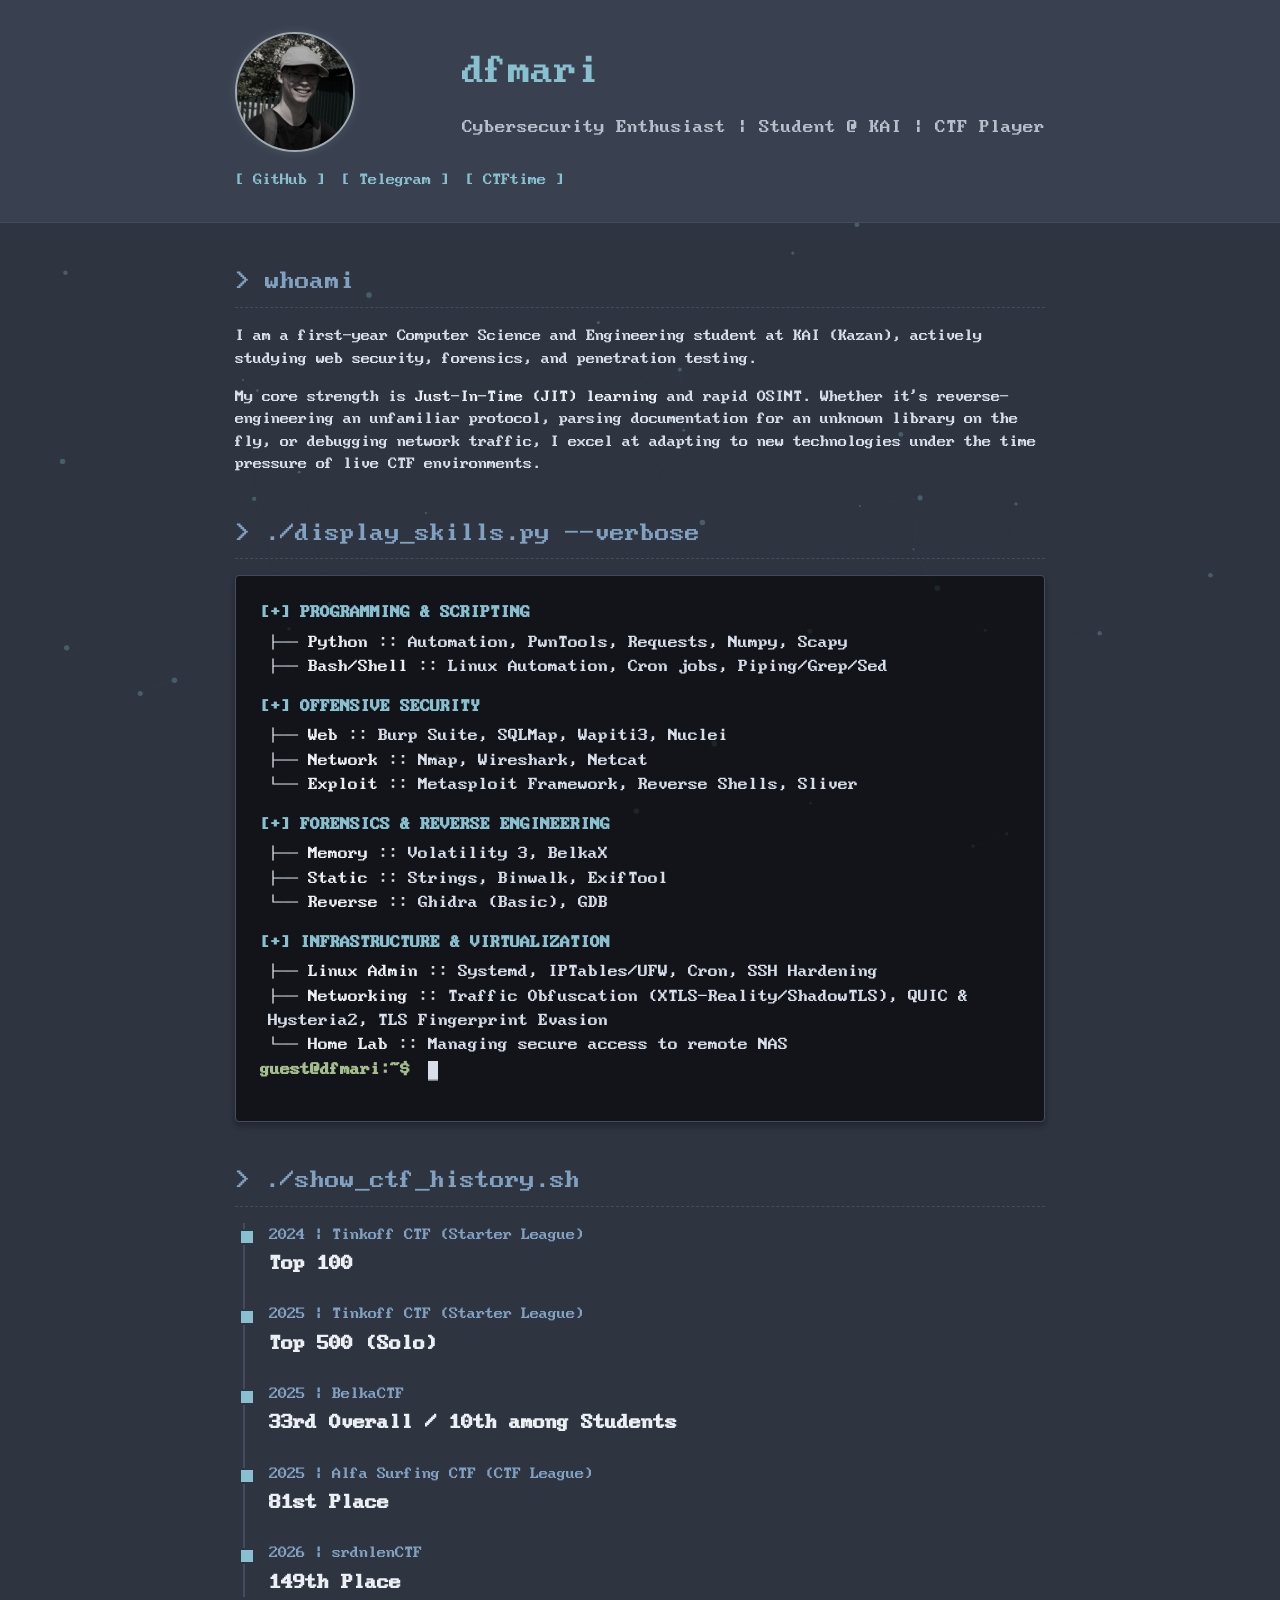
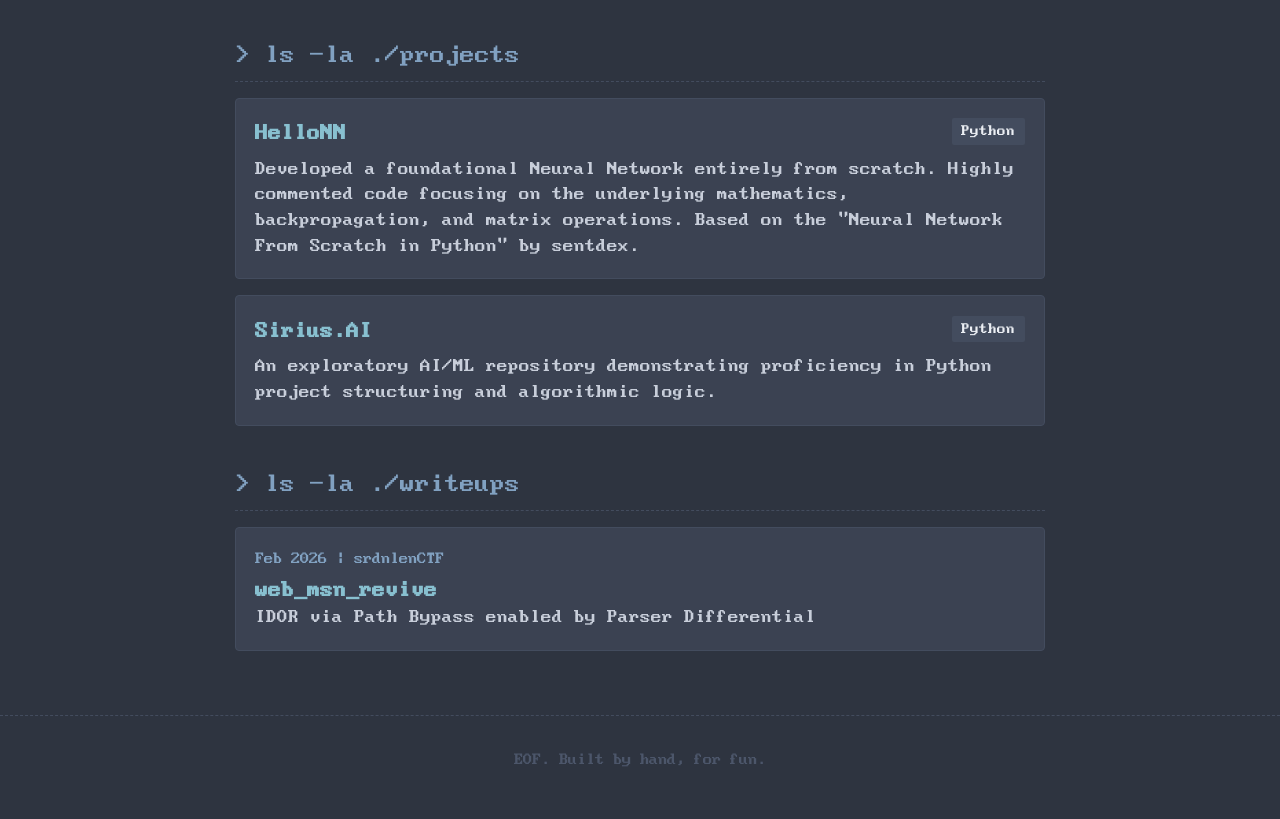
==== index.html @ 6fb9e7de "text edit and link fix" ====
<!DOCTYPE html>
<html lang="en">
<head>
    <meta charset="UTF-8">
    <meta name="viewport" content="width=device-width, initial-scale=1.0">
    <title>dfmari | Security Researcher</title>
    <meta property="og:title" content="dfmari | Security Researcher">
    <meta property="og:description" content="Cybersecurity Student @ KAI, CTF Player, and JIT Learner.">
    <link rel="stylesheet" href="style.css">
</head>
<body>
    <!-- Background Animation Canvas -->
    <canvas id="neural-bg"></canvas>

    <header>
        <div class="container header-flex">
            <img src="profile.jpg" alt="dfmari" class="profile-pic">
            <div>
                <h1>dfmari</h1>
                <p class="subtitle">Cybersecurity Enthusiast | Student @ KAI | CTF Player</p>
            </div>
            <nav class="links">
                <a href="https://github.com/dfmari" target="_blank">[ GitHub ]</a>
                <a href="https://t.me/dfmari" target="_blank">[ Telegram ]</a>
                <a href="https://ctftime.org/user/191921" target="_blank">[ CTFtime ]</a>
            </nav>
            </div>
    </header>

    <main class="container">
        <!-- ABOUT SECTION -->
        <section id="about">
            <h2>> whoami</h2>
            <p>
                I am a first-year Computer Science and Engineering student at KAI (Kazan), actively studying web security, forensics, and penetration testing.
            </p>
            <p>
                My core strength is <strong>Just-In-Time (JIT) learning</strong> and rapid OSINT. Whether it's reverse-engineering an unfamiliar protocol, parsing documentation for an unknown library on the fly, or debugging network traffic, I excel at adapting to new technologies under the time pressure of live CTF environments.
            </p>
        </section>

        <!-- SKILLS & TOOLKIT  -->
        <section id="skills">
            <h2>> ./display_skills.py --verbose</h2>
            <div class="code-block">
                <div class="cmd-output">
                    <span class="cmd-group">[+] PROGRAMMING & SCRIPTING</span>
                    <span class="cmd-line">    ├── <strong>Python</strong>   :: Automation, PwnTools, Requests, Numpy, Scapy</span>
                    <span class="cmd-line">    ├── <strong>Bash/Shell</strong> :: Linux Automation, Cron jobs, Piping/Grep/Sed</span>

                    <span class="cmd-group">[+] OFFENSIVE SECURITY</span>
                    <span class="cmd-line">    ├── <strong>Web</strong>      :: Burp Suite, SQLMap, Wapiti3, Nuclei</span>
                    <span class="cmd-line">    ├── <strong>Network</strong>  :: Nmap, Wireshark, Netcat</span>
                    <span class="cmd-line">    └── <strong>Exploit</strong>  :: Metasploit Framework, Reverse Shells, Sliver</span>

                    <span class="cmd-group">[+] FORENSICS & REVERSE ENGINEERING</span>
                    <span class="cmd-line">    ├── <strong>Memory</strong>   :: Volatility 3, BelkaX</span>
                    <span class="cmd-line">    ├── <strong>Static</strong>   :: Strings, Binwalk, ExifTool</span>
                    <span class="cmd-line">    └── <strong>Reverse</strong>  :: Ghidra (Basic), GDB</span>

                    <span class="cmd-group">[+] INFRASTRUCTURE & VIRTUALIZATION</span>
                    <span class="cmd-line">    ├── <strong>Linux Admin</strong> :: Systemd, IPTables/UFW, Cron, SSH Hardening</span>
                    <span class="cmd-line">    ├── <strong>Networking</strong>  :: Traffic Obfuscation (XTLS-Reality/ShadowTLS), QUIC & Hysteria2, TLS Fingerprint Evasion</span>
                    <span class="cmd-line">    └── <strong>Home Lab</strong>    :: Managing secure access to remote NAS</span>
                </div>
                <p><span class="prompt">guest@dfmari:~$</span> <span class="cursor">_</span></p>
            </div>
        </section>

        <!-- CTF ACHIEVEMENTS (TIMELINE) -->
        <section id="achievements">
            <h2>> ./show_ctf_history.sh</h2>
            <ul class="achievement-list">
                <li>
                    <span class="achievement-date">2024 | Tinkoff CTF (Starter League)</span>
                    <span class="achievement-title">Top 100</span>
                </li>
                <li>
                    <span class="achievement-date">2025 | Tinkoff CTF (Starter League)</span>
                    <span class="achievement-title">Top 500 (Solo)</span>
                </li>
                <li>
                    <span class="achievement-date">2025 | BelkaCTF</span>
                    <span class="achievement-title">33rd Overall / 10th among Students</span>
               </li>
               <li>
                    <span class="achievement-date">2025 | Alfa Surfing CTF (CTF League)</span>
                    <span class="achievement-title">81st Place </span>
                </li>
                <li>
                    <span class="achievement-date">2026 | srdnlenCTF</span>
                    <span class="achievement-title">149th Place</span>
                </li>
            </ul>
        </section>

        <!-- PROJECTS SECTION (CARDS) -->
        <section id="projects">
            <h2>> ls -la ./projects</h2>
            <ul class="card-list">
                <li>
                    <div class="card-header">
                        <a href="https://github.com/Dfmari/HelloNN/blob/main/NN(commented).py" target="_blank" class="card-title">HelloNN</a>
                        <span class="tag">Python</span>
                    </div>
                    <p class="card-desc">Developed a foundational Neural Network entirely from scratch. Highly commented code focusing on the underlying mathematics, backpropagation, and matrix operations. Based on the "Neural Network From Scratch in Python" by sentdex.</p>
                </li>
                <li>
                    <div class="card-header">
                        <a href="https://github.com/Dfmari/Sirius.AI" target="_blank" class="card-title">Sirius.AI</a>
                        <span class="tag">Python</span>
                    </div>
                    <p class="card-desc">An exploratory AI/ML repository demonstrating proficiency in Python project structuring and algorithmic logic.</p>
                </li>
            </ul>
        </section>

        <!-- WRITEUPS SECTION (CARDS) -->
        <section id="writeups">
            <h2>> ls -la ./writeups</h2>
            <ul class="card-list">
                <li>
                    <span class="date">Feb 2026 | srdnlenCTF</span>
                    <a href="ctf_writeups/writeups/srdnlenCTF2026/web_msn_revive/solution.html" class="card-title">
                        web_msn_revive
                    </a>
                    <p class="card-desc">IDOR via Path Bypass enabled by Parser Differential</p>
                </li>
            </ul>
        </section>
    </main>

    <footer>
        <div class="container">
            <p>EOF. Built by hand, for fun.</p>
        </div>
    </footer>

    <!-- Background Animation Script -->
    <script>
        const canvas = document.getElementById('neural-bg');
        const ctx = canvas.getContext('2d');
        let width, height;
        let particles = [];

        // Configuration
        const particleCount = 60; // Number of nodes
        const connectionDistance = 150; // Distance to connect nodes
        const moveSpeed = 0.5; // Speed of movement

        // Nord Colors
        const nodeColor = 'rgba(136, 192, 208, 0.5)'; // Nord Cyan (#88C0D0)
        const lineColor = 'rgba(76, 86, 106, 0.3)';   // Nord Grey (#4C566A)

        function resize() {
            width = canvas.width = window.innerWidth;
            height = canvas.height = window.innerHeight;
        }

        class Particle {
            constructor() {
                this.x = Math.random() * width;
                this.y = Math.random() * height;
                this.vx = (Math.random() - 0.5) * moveSpeed;
                this.vy = (Math.random() - 0.5) * moveSpeed;
                this.size = Math.random() * 2 + 1;
            }

            update() {
                this.x += this.vx;
                this.y += this.vy;

                // Bounce off edges
                if (this.x < 0 || this.x > width) this.vx *= -1;
                if (this.y < 0 || this.y > height) this.vy *= -1;
            }

            draw() {
                ctx.fillStyle = nodeColor;
                ctx.beginPath();
                ctx.arc(this.x, this.y, this.size, 0, Math.PI * 2);
                ctx.fill();
            }
        }

        function init() {
            particles = [];
            for (let i = 0; i < particleCount; i++) {
                particles.push(new Particle());
            }
        }

        function animate() {
            ctx.clearRect(0, 0, width, height);
            
            for (let i = 0; i < particles.length; i++) {
                particles[i].update();
                particles[i].draw();

                // Draw connections
                for (let j = i; j < particles.length; j++) {
                    const dx = particles[i].x - particles[j].x;
                    const dy = particles[i].y - particles[j].y;
                    const distance = Math.sqrt(dx * dx + dy * dy);

                    if (distance < connectionDistance) {
                        ctx.strokeStyle = lineColor;
                        ctx.lineWidth = 1 - distance / connectionDistance;
                        ctx.beginPath();
                        ctx.moveTo(particles[i].x, particles[i].y);
                        ctx.lineTo(particles[j].x, particles[j].y);
                        ctx.stroke();
                    }
                }
            }
            requestAnimationFrame(animate);
        }

        window.addEventListener('resize', resize);
        resize();
        init();
        animate();
    </script>
</body>
</html>
---- style.css ----
/* --- Custom Fonts --- */
@font-face {
    font-family: 'BigBlueTerm';
    src: url('fonts/BigBlueTerm.ttf') format('truetype');
    font-weight: normal;
    font-style: normal;
    font-display: swap; 
}

/* --- Nord Color Palette --- */
:root {
    --nord-0: #2E3440;
    --nord-1: #3B4252;
    --nord-2: #434C5E;
    --nord-3: #4C566A;
    --nord-4: #D8DEE9;
    --nord-5: #E5E9F0;
    --nord-6: #ECEFF4;
    --nord-7: #8FBCBB; 
    --nord-8: #88C0D0; /* Cyan - Main Accent */
    --nord-9: #81A1C1; 
    --nord-10: #5E81AC;
    --nord-11: #BF616A;
    --nord-14: #A3BE8C; /* Green */

    /* Assignments */
    --bg-color: var(--nord-0);
    --secondary-bg: var(--nord-1);
    --text-color: var(--nord-4);
    --accent-color: var(--nord-8);
    --accent-hover: var(--nord-7);
    --border-color: var(--nord-2);
    --muted-color: var(--nord-3);
    
    --font-mono: 'BigBlueTerm', 'VT323', 'Courier New', monospace;
}

/* --- Global Reset & Base --- */
* {
    box-sizing: border-box;
    margin: 0;
    padding: 0;
}

body {
    background-color: var(--bg-color);
    color: var(--text-color);
    font-family: var(--font-mono);
    line-height: 1.6;
    font-size: 14px;
    -webkit-font-smoothing: none;
    font-smooth: never;
    text-rendering: optimizeSpeed;
    position: relative;
    z-index: 1;
}

/* --- Background Canvas --- */
#neural-bg {
    position: fixed;
    top: 0;
    left: 0;
    width: 100%;
    height: 100%;
    z-index: -1; /* Send to back */
    opacity: 0.6; /* Subtle effect */
    pointer-events: none;
}

.container {
    max-width: 850px;
    margin: 0 auto;
    padding: 0 20px;
}

/* --- Typography --- */
h1, h2, h3 {
    font-weight: normal;
    margin-bottom: 1rem;
}

h1 {
    font-size: 2.2rem;
    color: var(--accent-color);
}

h2 {
    font-size: 1.4rem;
    border-bottom: 1px dashed var(--border-color);
    padding-bottom: 0.5rem;
    margin-top: 2.5rem;
    color: var(--nord-9);
}

p {
    margin-bottom: 1rem;
}

strong {
    color: var(--nord-6);
    font-weight: normal;
}

a {
    color: var(--accent-color);
    text-decoration: none;
    transition: color 0.2s ease-in-out;
}

a:hover {
    color: var(--accent-hover);
    text-decoration: underline;
}

/* --- Header Section --- */
header {
    /* Slight transparency to show particles behind header */
    background-color: rgba(59, 66, 82, 0.9); 
    border-bottom: 1px solid var(--border-color);
    padding: 2rem 0;
    margin-bottom: 2rem;
    backdrop-filter: blur(5px);
}

.header-flex {
    display: flex;
    justify-content: space-between;
    align-items: center;
    flex-wrap: wrap;
    gap: 1rem;
}

.subtitle {
    color: var(--nord-4);
    font-size: 1rem;
    margin-bottom: 0;
    opacity: 0.8;
}

.links {
    display: flex;
    gap: 1rem;
    text-align: center;
}

/* --- Improved Skills Terminal Code Block --- */
.code-block {
    background-color: rgba(0, 0, 0, 0.6); /* Semi-transparent black */
    border: 1px solid var(--border-color);
    padding: 1.5rem;
    border-radius: 4px;
    font-size: 0.95rem;
    box-shadow: 0 4px 6px rgba(0,0,0,0.3);
}

.cmd-group {
    display: block;
    color: var(--nord-8); /* Cyan headers */
    margin-top: 1rem;
    margin-bottom: 0.3rem;
    font-weight: bold;
}
.cmd-group:first-child {
    margin-top: 0;
}

.cmd-line {
    display: block;
    padding-left: 0.5rem;
    color: var(--nord-4);
}

.prompt {
    color: var(--nord-14); /* Green prompt */
    font-weight: bold;
    margin-right: 8px;
}

.cursor {
    display: inline-block;
    width: 10px;
    height: 18px;
    background-color: var(--nord-4);
    vertical-align: middle;
    animation: blink 1s step-end infinite;
}

@keyframes blink {
    0%, 100% { opacity: 1; }
    50% { opacity: 0; }
}

/* --- Timeline (Achievements) --- */
.achievement-list {
    list-style: none;
    border-left: 2px solid var(--border-color);
    padding-left: 1.5rem;
    margin-left: 0.5rem;
    margin-bottom: 2rem;
}

.achievement-list li {
    margin-bottom: 1.5rem;
    position: relative;
}

.achievement-list li::before {
    content: "";
    position: absolute;
    left: -1.88rem;
    top: 0.4rem;
    width: 12px;
    height: 12px;
    background-color: var(--accent-color);
    border: 2px solid var(--bg-color);
}

.achievement-date {
    display: block;
    font-size: 0.9rem;
    color: var(--nord-9);
    margin-bottom: 0.2rem;
}

.achievement-title {
    display: block;
    font-size: 1.15rem;
    color: var(--nord-6);
    margin-bottom: 0.2rem;
    font-weight: bold;
}

/* --- Cards (Projects & Writeups) --- */
.card-list {
    list-style: none;
    display: grid;
    grid-template-columns: 1fr;
    gap: 1rem;
}

.card-list li {
    background-color: var(--secondary-bg);
    border: 1px solid var(--border-color);
    padding: 1.2rem;
    transition: transform 0.2s, border-color 0.2s;
    position: relative;
    border-radius: 4px;
}

.card-list li:hover {
    border-color: var(--accent-color);
    transform: translateX(5px);
}

.card-header {
    display: flex;
    justify-content: space-between;
    align-items: flex-start;
    margin-bottom: 0.5rem;
}

.card-title {
    font-size: 1.2rem;
    font-weight: bold;
}

.tag {
    background-color: var(--nord-2);
    padding: 0.2rem 0.6rem;
    font-size: 0.8rem;
    color: var(--nord-6);
    border-radius: 2px;
}

.card-desc {
    font-size: 1rem;
    margin-bottom: 0;
    color: var(--nord-4);
    opacity: 0.9;
}

.date {
    display: block;
    font-size: 0.9rem;
    color: var(--nord-9);
    margin-bottom: 0.3rem;
}

/* --- Footer --- */
footer {
    margin-top: 4rem;
    padding: 2rem 0;
    text-align: center;
    border-top: 1px dashed var(--border-color);
    font-size: 0.9rem;
    color: var(--muted-color);
    background-color: var(--bg-color); /* Cover the canvas at the bottom */
}

/* --- Profile Picture Integration --- */
.profile-wrapper {
    display: flex;
    align-items: center;
    gap: 1.2rem;
}

.profile-pic {
    width: 120px;
    height: 120px;
    border-radius: 50%;
    object-fit: cover;
    border: 2px solid var(--nord-8); /* Cyan border */
    box-shadow: 0 0 10px rgba(136, 192, 208, 0.2);
    
    /* This filter makes the sunny photo match the dark hacker aesthetic */
    filter: grayscale(80%) contrast(1.1) brightness(0.9);
    transition: filter 0.3s ease, transform 0.3s ease;
}

.profile-pic:hover {
    /* Reveals original colors slightly on hover and pops out */
    filter: grayscale(20%) contrast(1.1) brightness(1);
    transform: scale(1.05);
    box-shadow: 0 0 15px rgba(136, 192, 208, 0.5);
}

/* Adjust header flex for mobile so it doesn't break */
@media (max-width: 600px) {
    .profile-wrapper {
        flex-direction: column;
        text-align: center;
        margin-bottom: 1rem;
        width: 100%;
    }
    .header-flex {
        justify-content: center;
    }
}
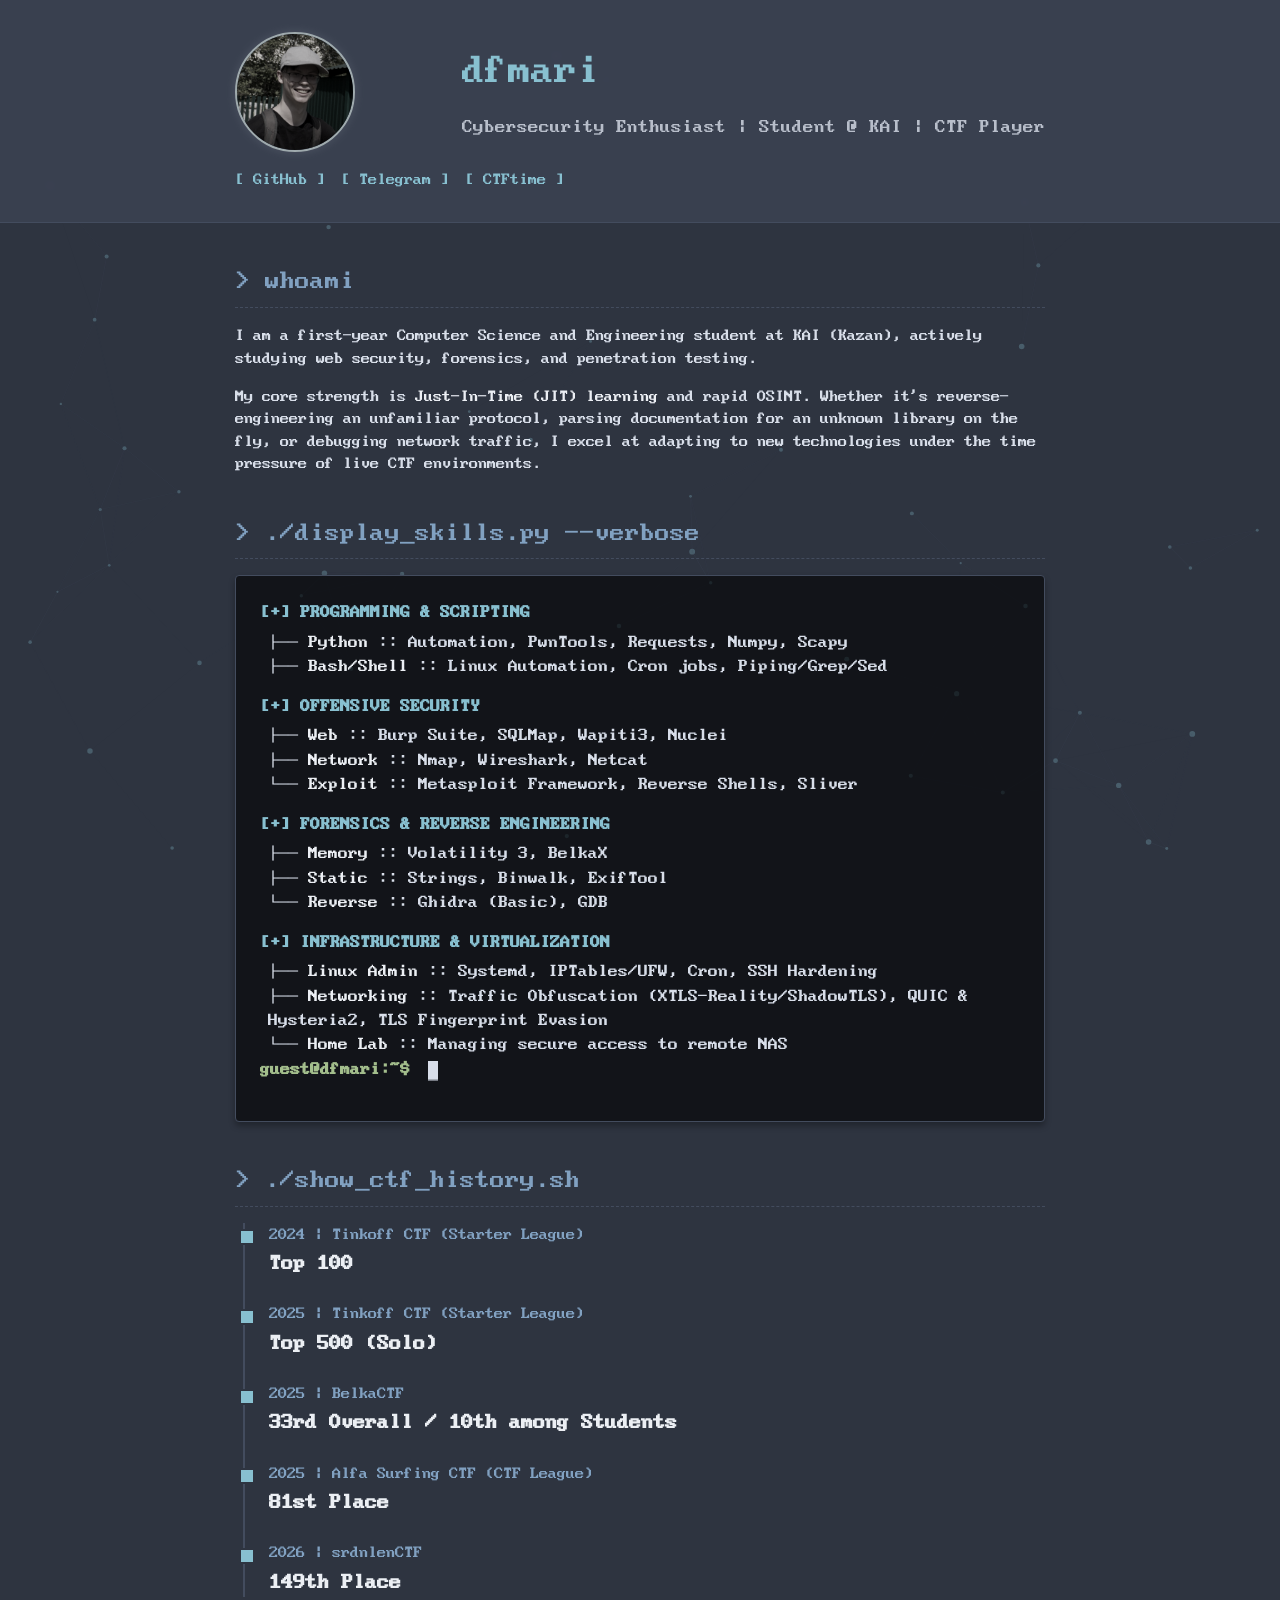
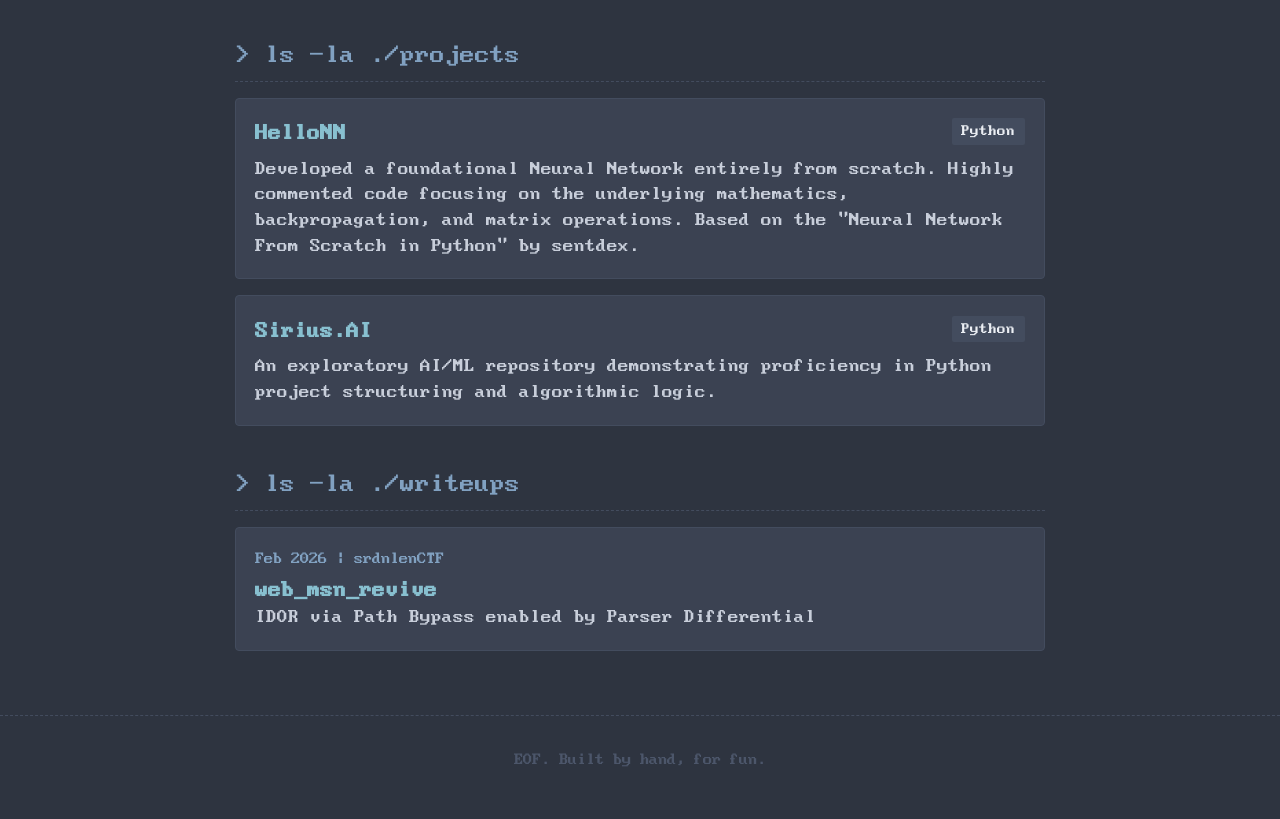
==== commit 1204b97f: "link fix" ====
--- a/index.html
+++ b/index.html
@@ -100,7 +100,7 @@
             <ul class="card-list">
                 <li>
                     <div class="card-header">
-                        <a href="https://github.com/Dfmari/HelloNN/blob/main/NN(commented).py" target="_blank" class="card-title">HelloNN</a>
+                        <a href="https://github.com/Dfmari/HelloNN" target="_blank" class="card-title">HelloNN</a>
                         <span class="tag">Python</span>
                     </div>
                     <p class="card-desc">Developed a foundational Neural Network entirely from scratch. Highly commented code focusing on the underlying mathematics, backpropagation, and matrix operations. Based on the "Neural Network From Scratch in Python" by sentdex.</p>
@@ -121,7 +121,7 @@
             <ul class="card-list">
                 <li>
                     <span class="date">Feb 2026 | srdnlenCTF</span>
-                    <a href="ctf_writeups/writeups/srdnlenCTF2026/web_msn_revive/solution.html" class="card-title">
+                    <a href="../ctf_writeups/writeups/srdnlenCTF2026/web_msn_revive/solution.html" class="card-title">
                         web_msn_revive
                     </a>
                     <p class="card-desc">IDOR via Path Bypass enabled by Parser Differential</p>
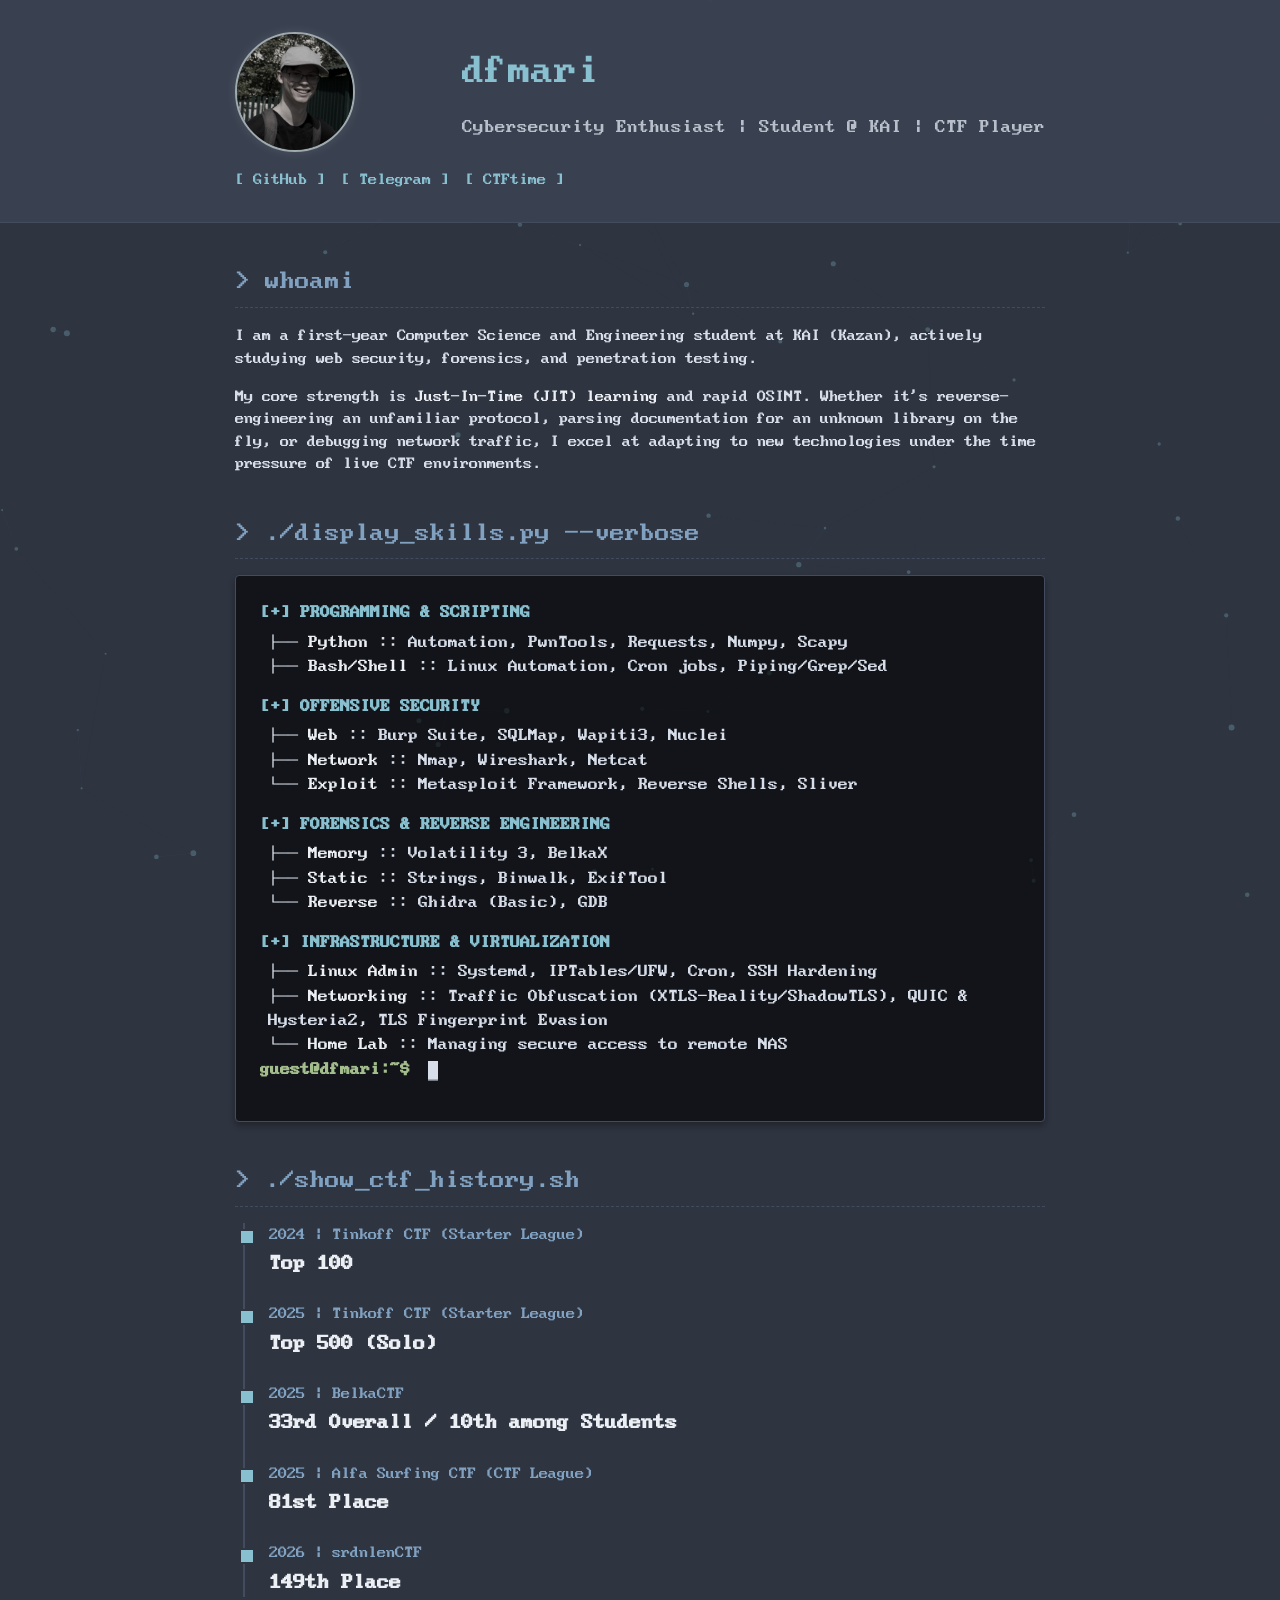
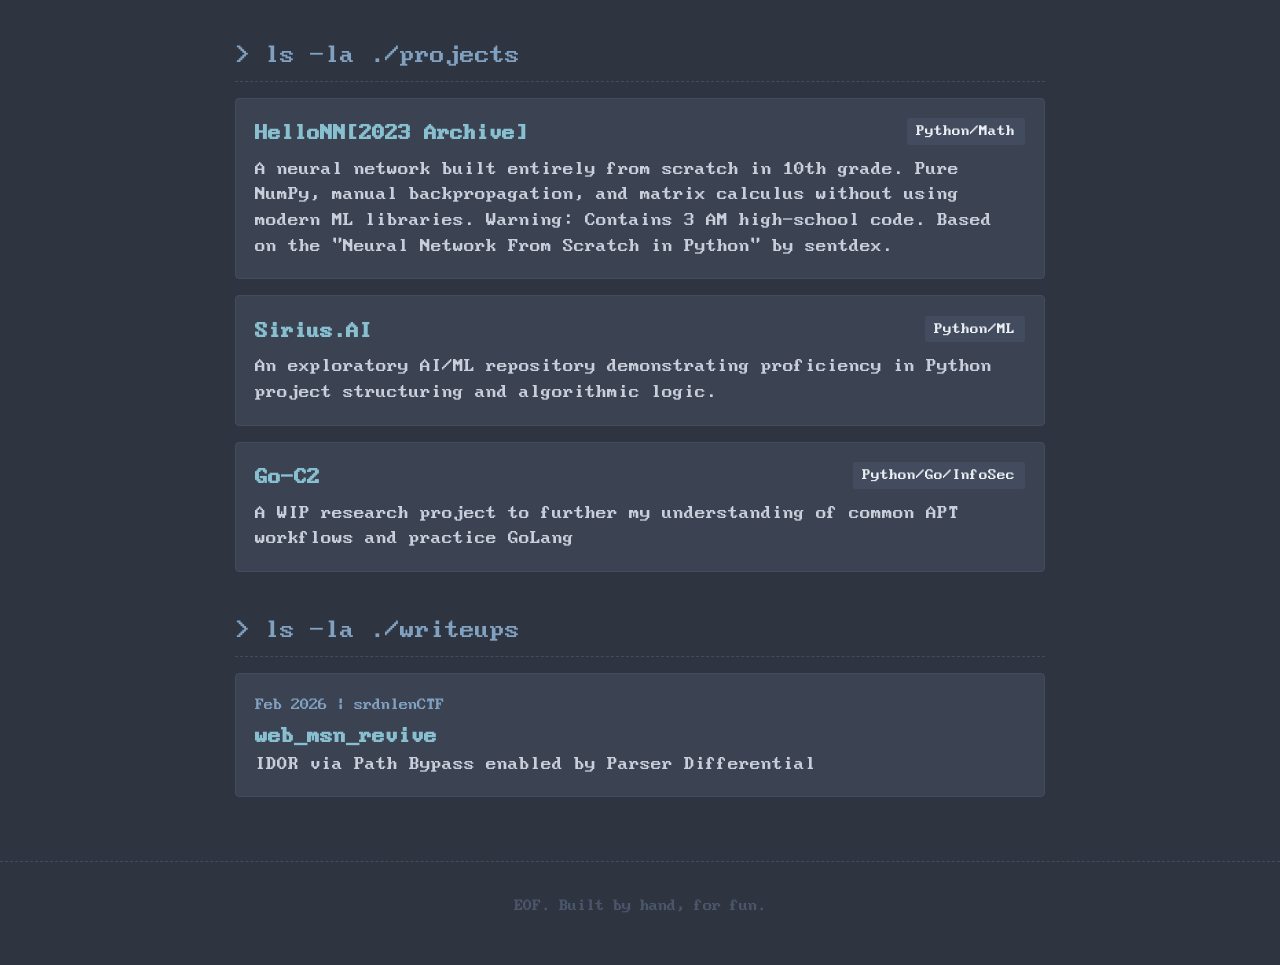
==== commit cfc9b611: "Added Go-C2 project card" ====
--- a/index.html
+++ b/index.html
@@ -100,17 +100,24 @@
             <ul class="card-list">
                 <li>
                     <div class="card-header">
-                        <a href="https://github.com/Dfmari/HelloNN" target="_blank" class="card-title">HelloNN</a>
-                        <span class="tag">Python</span>
+                        <a href="https://github.com/Dfmari/HelloNN" target="_blank" class="card-title">HelloNN[2023 Archive]</a>
+                        <span class="tag">Python/Math</span>
                     </div>
-                    <p class="card-desc">Developed a foundational Neural Network entirely from scratch. Highly commented code focusing on the underlying mathematics, backpropagation, and matrix operations. Based on the "Neural Network From Scratch in Python" by sentdex.</p>
+                    <p class="card-desc">A neural network built entirely from scratch in 10th grade. Pure NumPy, manual backpropagation, and matrix calculus without using modern ML libraries. Warning: Contains 3 AM high-school code. Based on the "Neural Network From Scratch in Python" by sentdex.</p>
                 </li>
                 <li>
                     <div class="card-header">
                         <a href="https://github.com/Dfmari/Sirius.AI" target="_blank" class="card-title">Sirius.AI</a>
-                        <span class="tag">Python</span>
+                        <span class="tag">Python/ML</span>
                     </div>
                     <p class="card-desc">An exploratory AI/ML repository demonstrating proficiency in Python project structuring and algorithmic logic.</p>
+                </li>
+                <li>
+                    <div class="card-header">
+                        <a href="https://github.com/Dfmari/Go-C2" target="_blank" class="card-title">Go-C2</a>
+                        <span class="tag">Python/Go/InfoSec</span>
+                    </div>
+                    <p class="card-desc">A WIP research project to further my understanding of common APT workflows and practice GoLang</p>
                 </li>
             </ul>
         </section>
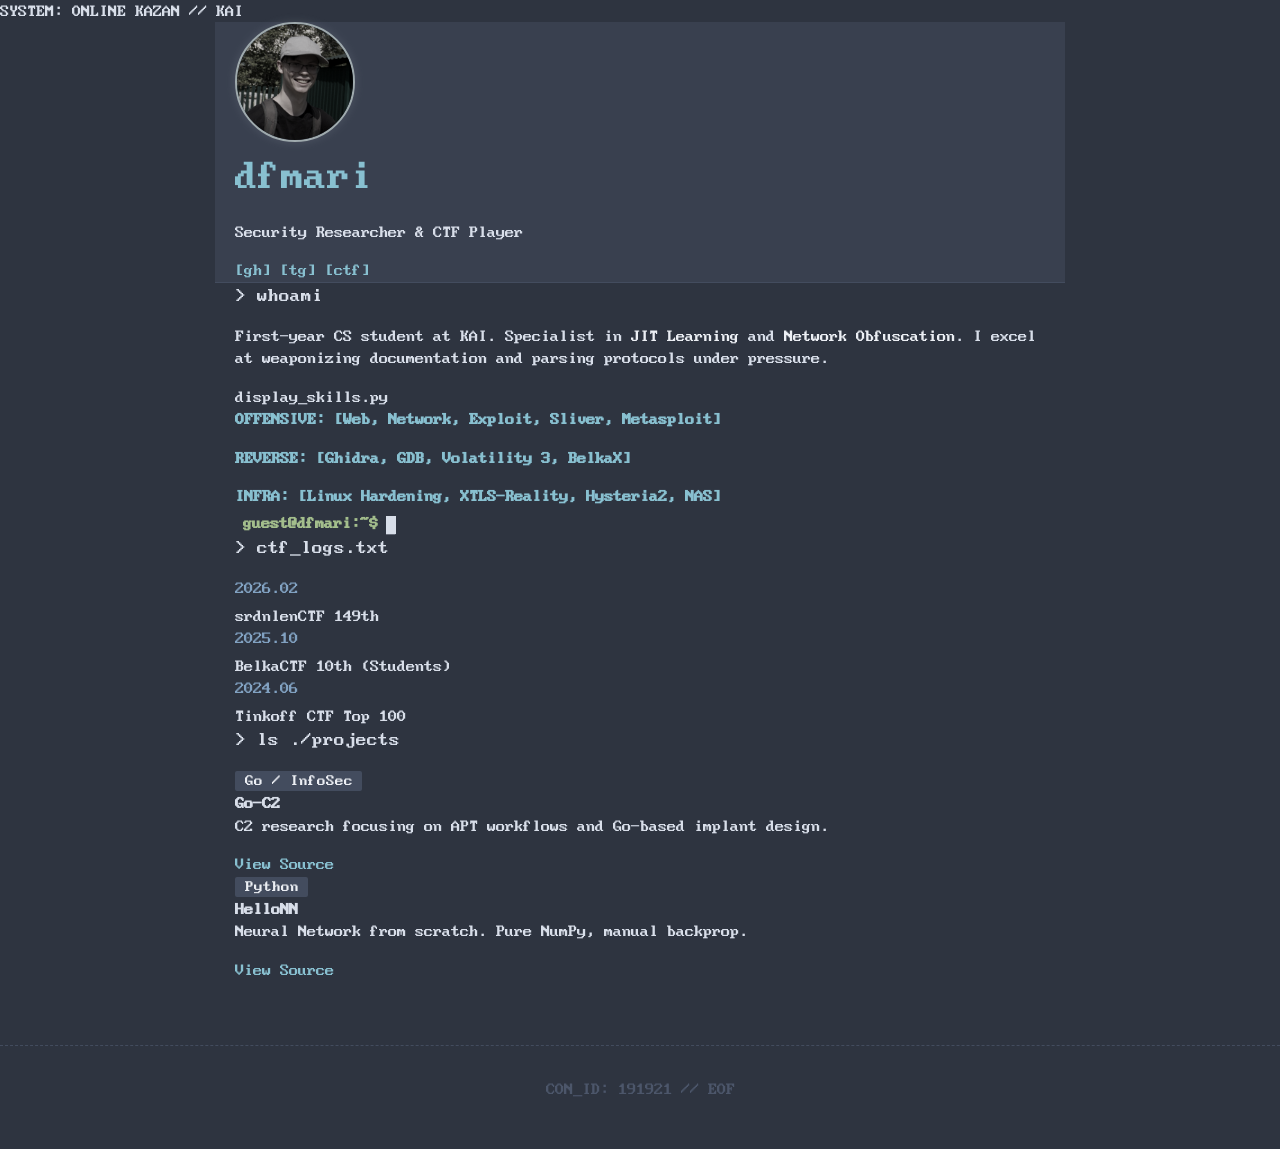
==== commit 0497e435: "Update index.html" ====
--- a/index.html
+++ b/index.html
@@ -3,230 +3,95 @@
 <head>
     <meta charset="UTF-8">
     <meta name="viewport" content="width=device-width, initial-scale=1.0">
-    <title>dfmari | Security Researcher</title>
-    <meta property="og:title" content="dfmari | Security Researcher">
-    <meta property="og:description" content="Cybersecurity Student @ KAI, CTF Player, and JIT Learner.">
+    <title>dfmari | Security</title>
     <link rel="stylesheet" href="style.css">
 </head>
 <body>
-    <!-- Background Animation Canvas -->
     <canvas id="neural-bg"></canvas>
 
-    <header>
-        <div class="container header-flex">
+    <div class="top-bar">
+        <span class="status-node">SYSTEM: ONLINE</span>
+        <span class="location">KAZAN // KAI</span>
+    </div>
+
+    <header class="container">
+        <div class="profile-hero">
             <img src="profile.jpg" alt="dfmari" class="profile-pic">
-            <div>
+            <div class="hero-text">
                 <h1>dfmari</h1>
-                <p class="subtitle">Cybersecurity Enthusiast | Student @ KAI | CTF Player</p>
+                <p class="glitch-text" data-text="Security Researcher & CTF Player">Security Researcher & CTF Player</p>
+                <nav class="social-links">
+                    <a href="https://github.com/dfmari" target="_blank">[gh]</a>
+                    <a href="https://t.me/dfmari" target="_blank">[tg]</a>
+                    <a href="https://ctftime.org/user/191921" target="_blank">[ctf]</a>
+                </nav>
             </div>
-            <nav class="links">
-                <a href="https://github.com/dfmari" target="_blank">[ GitHub ]</a>
-                <a href="https://t.me/dfmari" target="_blank">[ Telegram ]</a>
-                <a href="https://ctftime.org/user/191921" target="_blank">[ CTFtime ]</a>
-            </nav>
-            </div>
+        </div>
     </header>
 
     <main class="container">
-        <!-- ABOUT SECTION -->
-        <section id="about">
-            <h2>> whoami</h2>
-            <p>
-                I am a first-year Computer Science and Engineering student at KAI (Kazan), actively studying web security, forensics, and penetration testing.
-            </p>
-            <p>
-                My core strength is <strong>Just-In-Time (JIT) learning</strong> and rapid OSINT. Whether it's reverse-engineering an unfamiliar protocol, parsing documentation for an unknown library on the fly, or debugging network traffic, I excel at adapting to new technologies under the time pressure of live CTF environments.
-            </p>
-        </section>
-
-        <!-- SKILLS & TOOLKIT  -->
-        <section id="skills">
-            <h2>> ./display_skills.py --verbose</h2>
-            <div class="code-block">
-                <div class="cmd-output">
-                    <span class="cmd-group">[+] PROGRAMMING & SCRIPTING</span>
-                    <span class="cmd-line">    ├── <strong>Python</strong>   :: Automation, PwnTools, Requests, Numpy, Scapy</span>
-                    <span class="cmd-line">    ├── <strong>Bash/Shell</strong> :: Linux Automation, Cron jobs, Piping/Grep/Sed</span>
-
-                    <span class="cmd-group">[+] OFFENSIVE SECURITY</span>
-                    <span class="cmd-line">    ├── <strong>Web</strong>      :: Burp Suite, SQLMap, Wapiti3, Nuclei</span>
-                    <span class="cmd-line">    ├── <strong>Network</strong>  :: Nmap, Wireshark, Netcat</span>
-                    <span class="cmd-line">    └── <strong>Exploit</strong>  :: Metasploit Framework, Reverse Shells, Sliver</span>
-
-                    <span class="cmd-group">[+] FORENSICS & REVERSE ENGINEERING</span>
-                    <span class="cmd-line">    ├── <strong>Memory</strong>   :: Volatility 3, BelkaX</span>
-                    <span class="cmd-line">    ├── <strong>Static</strong>   :: Strings, Binwalk, ExifTool</span>
-                    <span class="cmd-line">    └── <strong>Reverse</strong>  :: Ghidra (Basic), GDB</span>
-
-                    <span class="cmd-group">[+] INFRASTRUCTURE & VIRTUALIZATION</span>
-                    <span class="cmd-line">    ├── <strong>Linux Admin</strong> :: Systemd, IPTables/UFW, Cron, SSH Hardening</span>
-                    <span class="cmd-line">    ├── <strong>Networking</strong>  :: Traffic Obfuscation (XTLS-Reality/ShadowTLS), QUIC & Hysteria2, TLS Fingerprint Evasion</span>
-                    <span class="cmd-line">    └── <strong>Home Lab</strong>    :: Managing secure access to remote NAS</span>
-                </div>
-                <p><span class="prompt">guest@dfmari:~$</span> <span class="cursor">_</span></p>
+        <section class="bio-grid">
+            <div class="bio-entry">
+                <h3>> whoami</h3>
+                <p>First-year CS student at KAI. Specialist in <strong>JIT Learning</strong> and <strong>Network Obfuscation</strong>. I excel at weaponizing documentation and parsing protocols under pressure.</p>
             </div>
         </section>
 
-        <!-- CTF ACHIEVEMENTS (TIMELINE) -->
-        <section id="achievements">
-            <h2>> ./show_ctf_history.sh</h2>
-            <ul class="achievement-list">
-                <li>
-                    <span class="achievement-date">2024 | Tinkoff CTF (Starter League)</span>
-                    <span class="achievement-title">Top 100</span>
-                </li>
-                <li>
-                    <span class="achievement-date">2025 | Tinkoff CTF (Starter League)</span>
-                    <span class="achievement-title">Top 500 (Solo)</span>
-                </li>
-                <li>
-                    <span class="achievement-date">2025 | BelkaCTF</span>
-                    <span class="achievement-title">33rd Overall / 10th among Students</span>
-               </li>
-               <li>
-                    <span class="achievement-date">2025 | Alfa Surfing CTF (CTF League)</span>
-                    <span class="achievement-title">81st Place </span>
-                </li>
-                <li>
-                    <span class="achievement-date">2026 | srdnlenCTF</span>
-                    <span class="achievement-title">149th Place</span>
-                </li>
-            </ul>
+        <section class="terminal-window">
+            <div class="terminal-header">
+                <span class="dot red"></span>
+                <span class="dot yellow"></span>
+                <span class="dot green"></span>
+                <span class="title">display_skills.py</span>
+            </div>
+            <div class="terminal-body">
+                <div class="cmd-group">
+                    <span class="label">OFFENSIVE:</span> [Web, Network, Exploit, Sliver, Metasploit]
+                </div>
+                <div class="cmd-group">
+                    <span class="label">REVERSE:</span> [Ghidra, GDB, Volatility 3, BelkaX]
+                </div>
+                <div class="cmd-group">
+                    <span class="label">INFRA:</span> [Linux Hardening, XTLS-Reality, Hysteria2, NAS]
+                </div>
+                <div class="cmd-line"><span class="prompt">guest@dfmari:~$</span><span class="cursor">_</span></div>
+            </div>
         </section>
 
-        <!-- PROJECTS SECTION (CARDS) -->
-        <section id="projects">
-            <h2>> ls -la ./projects</h2>
-            <ul class="card-list">
-                <li>
-                    <div class="card-header">
-                        <a href="https://github.com/Dfmari/HelloNN" target="_blank" class="card-title">HelloNN[2023 Archive]</a>
-                        <span class="tag">Python/Math</span>
-                    </div>
-                    <p class="card-desc">A neural network built entirely from scratch in 10th grade. Pure NumPy, manual backpropagation, and matrix calculus without using modern ML libraries. Warning: Contains 3 AM high-school code. Based on the "Neural Network From Scratch in Python" by sentdex.</p>
-                </li>
-                <li>
-                    <div class="card-header">
-                        <a href="https://github.com/Dfmari/Sirius.AI" target="_blank" class="card-title">Sirius.AI</a>
-                        <span class="tag">Python/ML</span>
-                    </div>
-                    <p class="card-desc">An exploratory AI/ML repository demonstrating proficiency in Python project structuring and algorithmic logic.</p>
-                </li>
-                <li>
-                    <div class="card-header">
-                        <a href="https://github.com/Dfmari/Go-C2" target="_blank" class="card-title">Go-C2</a>
-                        <span class="tag">Python/Go/InfoSec</span>
-                    </div>
-                    <p class="card-desc">A WIP research project to further my understanding of common APT workflows and practice GoLang</p>
-                </li>
-            </ul>
+        <section class="log-section">
+            <h3>> ctf_logs.txt</h3>
+            <div class="log-entry">
+                <span class="date">2026.02</span> <span class="event">srdnlenCTF</span> <span class="rank">149th</span>
+            </div>
+            <div class="log-entry">
+                <span class="date">2025.10</span> <span class="event">BelkaCTF</span> <span class="rank">10th (Students)</span>
+            </div>
+            <div class="log-entry">
+                <span class="date">2024.06</span> <span class="event">Tinkoff CTF</span> <span class="rank">Top 100</span>
+            </div>
         </section>
 
-        <!-- WRITEUPS SECTION (CARDS) -->
-        <section id="writeups">
-            <h2>> ls -la ./writeups</h2>
-            <ul class="card-list">
-                <li>
-                    <span class="date">Feb 2026 | srdnlenCTF</span>
-                    <a href="../ctf_writeups/writeups/srdnlenCTF2026/web_msn_revive/solution.html" class="card-title">
-                        web_msn_revive
-                    </a>
-                    <p class="card-desc">IDOR via Path Bypass enabled by Parser Differential</p>
-                </li>
-            </ul>
+        <section class="repo-grid">
+            <h3>> ls ./projects</h3>
+            <div class="project-card">
+                <div class="card-meta"><span class="tag">Go / InfoSec</span></div>
+                <h4>Go-C2</h4>
+                <p>C2 research focusing on APT workflows and Go-based implant design.</p>
+                <a href="#" class="view-link">View Source</a>
+            </div>
+            <div class="project-card">
+                <div class="card-meta"><span class="tag">Python</span></div>
+                <h4>HelloNN</h4>
+                <p>Neural Network from scratch. Pure NumPy, manual backprop.</p>
+                <a href="#" class="view-link">View Source</a>
+            </div>
         </section>
     </main>
 
     <footer>
-        <div class="container">
-            <p>EOF. Built by hand, for fun.</p>
-        </div>
+        <p>CON_ID: 191921 // EOF</p>
     </footer>
 
-    <!-- Background Animation Script -->
-    <script>
-        const canvas = document.getElementById('neural-bg');
-        const ctx = canvas.getContext('2d');
-        let width, height;
-        let particles = [];
-
-        // Configuration
-        const particleCount = 60; // Number of nodes
-        const connectionDistance = 150; // Distance to connect nodes
-        const moveSpeed = 0.5; // Speed of movement
-
-        // Nord Colors
-        const nodeColor = 'rgba(136, 192, 208, 0.5)'; // Nord Cyan (#88C0D0)
-        const lineColor = 'rgba(76, 86, 106, 0.3)';   // Nord Grey (#4C566A)
-
-        function resize() {
-            width = canvas.width = window.innerWidth;
-            height = canvas.height = window.innerHeight;
-        }
-
-        class Particle {
-            constructor() {
-                this.x = Math.random() * width;
-                this.y = Math.random() * height;
-                this.vx = (Math.random() - 0.5) * moveSpeed;
-                this.vy = (Math.random() - 0.5) * moveSpeed;
-                this.size = Math.random() * 2 + 1;
-            }
-
-            update() {
-                this.x += this.vx;
-                this.y += this.vy;
-
-                // Bounce off edges
-                if (this.x < 0 || this.x > width) this.vx *= -1;
-                if (this.y < 0 || this.y > height) this.vy *= -1;
-            }
-
-            draw() {
-                ctx.fillStyle = nodeColor;
-                ctx.beginPath();
-                ctx.arc(this.x, this.y, this.size, 0, Math.PI * 2);
-                ctx.fill();
-            }
-        }
-
-        function init() {
-            particles = [];
-            for (let i = 0; i < particleCount; i++) {
-                particles.push(new Particle());
-            }
-        }
-
-        function animate() {
-            ctx.clearRect(0, 0, width, height);
-            
-            for (let i = 0; i < particles.length; i++) {
-                particles[i].update();
-                particles[i].draw();
-
-                // Draw connections
-                for (let j = i; j < particles.length; j++) {
-                    const dx = particles[i].x - particles[j].x;
-                    const dy = particles[i].y - particles[j].y;
-                    const distance = Math.sqrt(dx * dx + dy * dy);
-
-                    if (distance < connectionDistance) {
-                        ctx.strokeStyle = lineColor;
-                        ctx.lineWidth = 1 - distance / connectionDistance;
-                        ctx.beginPath();
-                        ctx.moveTo(particles[i].x, particles[i].y);
-                        ctx.lineTo(particles[j].x, particles[j].y);
-                        ctx.stroke();
-                    }
-                }
-            }
-            requestAnimationFrame(animate);
-        }
-
-        window.addEventListener('resize', resize);
-        resize();
-        init();
-        animate();
-    </script>
+    <script src="script.js"></script>
 </body>
 </html>
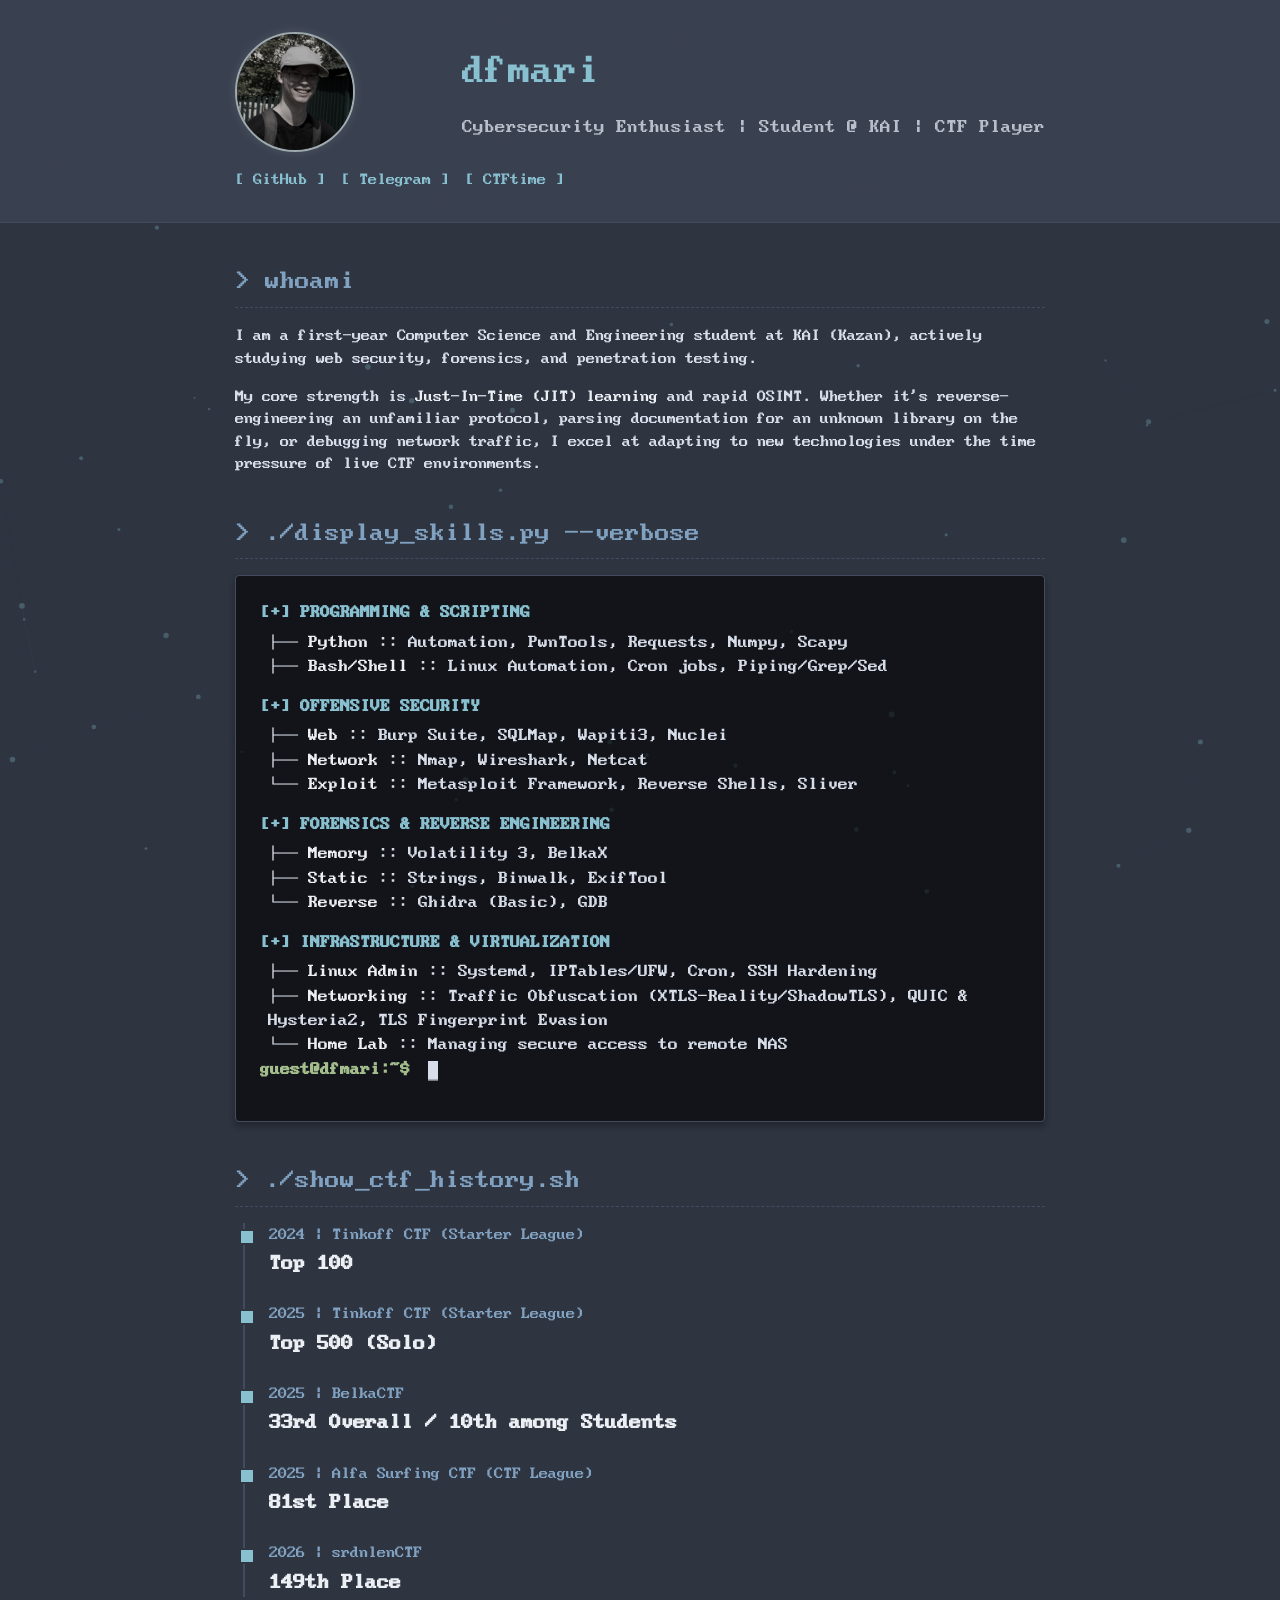
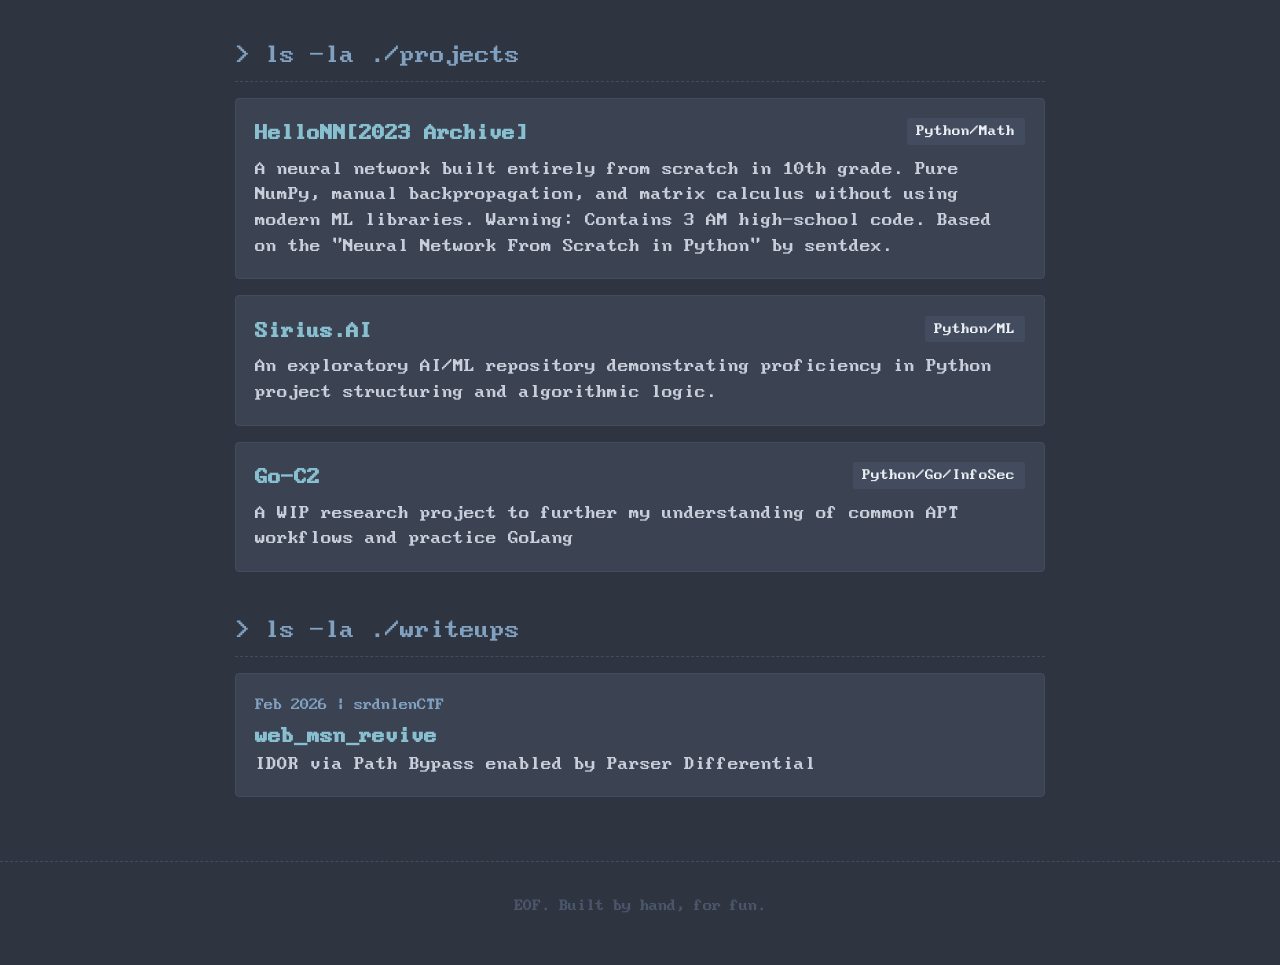
==== commit 221c2ef2: "undo" ====
--- a/index.html
+++ b/index.html
@@ -1,97 +1,244 @@
 <!DOCTYPE html>
 <html lang="en">
+
 <head>
-    <meta charset="UTF-8">
-    <meta name="viewport" content="width=device-width, initial-scale=1.0">
-    <title>dfmari | Security</title>
-    <link rel="stylesheet" href="style.css">
+  <meta charset="UTF-8">
+  <meta name="viewport" content="width=device-width, initial-scale=1.0">
+  <title>dfmari | Security Researcher</title>
+  <meta property="og:title" content="dfmari | Security Researcher">
+  <meta property="og:description" content="Cybersecurity Student @ KAI, CTF Player, and JIT Learner.">
+  <link rel="stylesheet" href="style.css">
 </head>
+
 <body>
-    <canvas id="neural-bg"></canvas>
-
-    <div class="top-bar">
-        <span class="status-node">SYSTEM: ONLINE</span>
-        <span class="location">KAZAN // KAI</span>
+  <!-- Background Animation Canvas -->
+  <canvas id="neural-bg"></canvas>
+
+  <header>
+    <div class="container header-flex">
+      <img src="profile.jpg" alt="dfmari" class="profile-pic">
+      <div>
+        <h1>dfmari</h1>
+        <p class="subtitle">Cybersecurity Enthusiast | Student @ KAI | CTF Player</p>
+      </div>
+      <nav class="links">
+        <a href="https://github.com/dfmari" target="_blank">[ GitHub ]</a>
+        <a href="https://t.me/dfmari" target="_blank">[ Telegram ]</a>
+        <a href="https://ctftime.org/user/191921" target="_blank">[ CTFtime ]</a>
+      </nav>
     </div>
-
-    <header class="container">
-        <div class="profile-hero">
-            <img src="profile.jpg" alt="dfmari" class="profile-pic">
-            <div class="hero-text">
-                <h1>dfmari</h1>
-                <p class="glitch-text" data-text="Security Researcher & CTF Player">Security Researcher & CTF Player</p>
-                <nav class="social-links">
-                    <a href="https://github.com/dfmari" target="_blank">[gh]</a>
-                    <a href="https://t.me/dfmari" target="_blank">[tg]</a>
-                    <a href="https://ctftime.org/user/191921" target="_blank">[ctf]</a>
-                </nav>
-            </div>
+  </header>
+
+  <main class="container">
+    <!-- ABOUT SECTION -->
+    <section id="about">
+      <h2>> whoami</h2>
+      <p>
+        I am a first-year Computer Science and Engineering student at KAI (Kazan), actively studying web security,
+        forensics, and penetration testing.
+      </p>
+      <p>
+        My core strength is <strong>Just-In-Time (JIT) learning</strong> and rapid OSINT. Whether it's
+        reverse-engineering an unfamiliar protocol, parsing documentation for an unknown library on the fly, or
+        debugging network traffic, I excel at adapting to new technologies under the time pressure of live CTF
+        environments.
+      </p>
+    </section>
+
+    <!-- SKILLS & TOOLKIT  -->
+    <section id="skills">
+      <h2>> ./display_skills.py --verbose</h2>
+      <div class="code-block">
+        <div class="cmd-output">
+          <span class="cmd-group">[+] PROGRAMMING & SCRIPTING</span>
+          <span class="cmd-line"> ├── <strong>Python</strong> :: Automation, PwnTools, Requests, Numpy, Scapy</span>
+          <span class="cmd-line"> ├── <strong>Bash/Shell</strong> :: Linux Automation, Cron jobs, Piping/Grep/Sed</span>
+
+          <span class="cmd-group">[+] OFFENSIVE SECURITY</span>
+          <span class="cmd-line"> ├── <strong>Web</strong> :: Burp Suite, SQLMap, Wapiti3, Nuclei</span>
+          <span class="cmd-line"> ├── <strong>Network</strong> :: Nmap, Wireshark, Netcat</span>
+          <span class="cmd-line"> └── <strong>Exploit</strong> :: Metasploit Framework, Reverse Shells, Sliver</span>
+
+          <span class="cmd-group">[+] FORENSICS & REVERSE ENGINEERING</span>
+          <span class="cmd-line"> ├── <strong>Memory</strong> :: Volatility 3, BelkaX</span>
+          <span class="cmd-line"> ├── <strong>Static</strong> :: Strings, Binwalk, ExifTool</span>
+          <span class="cmd-line"> └── <strong>Reverse</strong> :: Ghidra (Basic), GDB</span>
+
+          <span class="cmd-group">[+] INFRASTRUCTURE & VIRTUALIZATION</span>
+          <span class="cmd-line"> ├── <strong>Linux Admin</strong> :: Systemd, IPTables/UFW, Cron, SSH Hardening</span>
+          <span class="cmd-line"> ├── <strong>Networking</strong> :: Traffic Obfuscation (XTLS-Reality/ShadowTLS), QUIC
+            & Hysteria2, TLS Fingerprint Evasion</span>
+          <span class="cmd-line"> └── <strong>Home Lab</strong> :: Managing secure access to remote NAS</span>
         </div>
-    </header>
-
-    <main class="container">
-        <section class="bio-grid">
-            <div class="bio-entry">
-                <h3>> whoami</h3>
-                <p>First-year CS student at KAI. Specialist in <strong>JIT Learning</strong> and <strong>Network Obfuscation</strong>. I excel at weaponizing documentation and parsing protocols under pressure.</p>
-            </div>
-        </section>
-
-        <section class="terminal-window">
-            <div class="terminal-header">
-                <span class="dot red"></span>
-                <span class="dot yellow"></span>
-                <span class="dot green"></span>
-                <span class="title">display_skills.py</span>
-            </div>
-            <div class="terminal-body">
-                <div class="cmd-group">
-                    <span class="label">OFFENSIVE:</span> [Web, Network, Exploit, Sliver, Metasploit]
-                </div>
-                <div class="cmd-group">
-                    <span class="label">REVERSE:</span> [Ghidra, GDB, Volatility 3, BelkaX]
-                </div>
-                <div class="cmd-group">
-                    <span class="label">INFRA:</span> [Linux Hardening, XTLS-Reality, Hysteria2, NAS]
-                </div>
-                <div class="cmd-line"><span class="prompt">guest@dfmari:~$</span><span class="cursor">_</span></div>
-            </div>
-        </section>
-
-        <section class="log-section">
-            <h3>> ctf_logs.txt</h3>
-            <div class="log-entry">
-                <span class="date">2026.02</span> <span class="event">srdnlenCTF</span> <span class="rank">149th</span>
-            </div>
-            <div class="log-entry">
-                <span class="date">2025.10</span> <span class="event">BelkaCTF</span> <span class="rank">10th (Students)</span>
-            </div>
-            <div class="log-entry">
-                <span class="date">2024.06</span> <span class="event">Tinkoff CTF</span> <span class="rank">Top 100</span>
-            </div>
-        </section>
-
-        <section class="repo-grid">
-            <h3>> ls ./projects</h3>
-            <div class="project-card">
-                <div class="card-meta"><span class="tag">Go / InfoSec</span></div>
-                <h4>Go-C2</h4>
-                <p>C2 research focusing on APT workflows and Go-based implant design.</p>
-                <a href="#" class="view-link">View Source</a>
-            </div>
-            <div class="project-card">
-                <div class="card-meta"><span class="tag">Python</span></div>
-                <h4>HelloNN</h4>
-                <p>Neural Network from scratch. Pure NumPy, manual backprop.</p>
-                <a href="#" class="view-link">View Source</a>
-            </div>
-        </section>
-    </main>
-
-    <footer>
-        <p>CON_ID: 191921 // EOF</p>
-    </footer>
-
-    <script src="script.js"></script>
+        <p><span class="prompt">guest@dfmari:~$</span> <span class="cursor">_</span></p>
+      </div>
+    </section>
+
+    <!-- CTF ACHIEVEMENTS (TIMELINE) -->
+    <section id="achievements">
+      <h2>> ./show_ctf_history.sh</h2>
+      <ul class="achievement-list">
+        <li>
+          <span class="achievement-date">2024 | Tinkoff CTF (Starter League)</span>
+          <span class="achievement-title">Top 100</span>
+        </li>
+        <li>
+          <span class="achievement-date">2025 | Tinkoff CTF (Starter League)</span>
+          <span class="achievement-title">Top 500 (Solo)</span>
+        </li>
+        <li>
+          <span class="achievement-date">2025 | BelkaCTF</span>
+          <span class="achievement-title">33rd Overall / 10th among Students</span>
+        </li>
+        <li>
+          <span class="achievement-date">2025 | Alfa Surfing CTF (CTF League)</span>
+          <span class="achievement-title">81st Place </span>
+        </li>
+        <li>
+          <span class="achievement-date">2026 | srdnlenCTF</span>
+          <span class="achievement-title">149th Place</span>
+        </li>
+      </ul>
+    </section>
+
+    <!-- PROJECTS SECTION (CARDS) -->
+    <section id="projects">
+      <h2>> ls -la ./projects</h2>
+      <ul class="card-list">
+        <li>
+          <div class="card-header">
+            <a href="https://github.com/Dfmari/HelloNN" target="_blank" class="card-title">HelloNN[2023 Archive]</a>
+            <span class="tag">Python/Math</span>
+          </div>
+          <p class="card-desc">A neural network built entirely from scratch in 10th grade. Pure NumPy, manual
+            backpropagation, and matrix calculus without using modern ML libraries. Warning: Contains 3 AM high-school
+            code. Based on the "Neural Network From Scratch in Python" by sentdex.</p>
+        </li>
+        <li>
+          <div class="card-header">
+            <a href="https://github.com/Dfmari/Sirius.AI" target="_blank" class="card-title">Sirius.AI</a>
+            <span class="tag">Python/ML</span>
+          </div>
+          <p class="card-desc">An exploratory AI/ML repository demonstrating proficiency in Python project structuring
+            and algorithmic logic.</p>
+        </li>
+        <li>
+          <div class="card-header">
+            <a href="https://github.com/Dfmari/Go-C2" target="_blank" class="card-title">Go-C2</a>
+            <span class="tag">Python/Go/InfoSec</span>
+          </div>
+          <p class="card-desc">A WIP research project to further my understanding of common APT workflows and practice
+            GoLang</p>
+        </li>
+      </ul>
+    </section>
+
+    <!-- WRITEUPS SECTION (CARDS) -->
+    <section id="writeups">
+      <h2>> ls -la ./writeups</h2>
+      <ul class="card-list">
+        <li>
+          <span class="date">Feb 2026 | srdnlenCTF</span>
+          <a href="../ctf_writeups/writeups/srdnlenCTF2026/web_msn_revive/solution.html" class="card-title">
+            web_msn_revive
+          </a>
+          <p class="card-desc">IDOR via Path Bypass enabled by Parser Differential</p>
+        </li>
+      </ul>
+    </section>
+  </main>
+
+  <footer>
+    <div class="container">
+      <p>EOF. Built by hand, for fun.</p>
+    </div>
+  </footer>
+
+  <!-- Background Animation Script -->
+  <script>
+    const canvas = document.getElementById('neural-bg');
+    const ctx = canvas.getContext('2d');
+    let width, height;
+    let particles = [];
+
+    // Configuration
+    const particleCount = 60; // Number of nodes
+    const connectionDistance = 150; // Distance to connect nodes
+    const moveSpeed = 0.5; // Speed of movement
+
+    // Nord Colors
+    const nodeColor = 'rgba(136, 192, 208, 0.5)'; // Nord Cyan (#88C0D0)
+    const lineColor = 'rgba(76, 86, 106, 0.3)';   // Nord Grey (#4C566A)
+
+    function resize() {
+      width = canvas.width = window.innerWidth;
+      height = canvas.height = window.innerHeight;
+    }
+
+    class Particle {
+      constructor() {
+        this.x = Math.random() * width;
+        this.y = Math.random() * height;
+        this.vx = (Math.random() - 0.5) * moveSpeed;
+        this.vy = (Math.random() - 0.5) * moveSpeed;
+        this.size = Math.random() * 2 + 1;
+      }
+
+      update() {
+        this.x += this.vx;
+        this.y += this.vy;
+
+        // Bounce off edges
+        if (this.x < 0 || this.x > width) this.vx *= -1;
+        if (this.y < 0 || this.y > height) this.vy *= -1;
+      }
+
+      draw() {
+        ctx.fillStyle = nodeColor;
+        ctx.beginPath();
+        ctx.arc(this.x, this.y, this.size, 0, Math.PI * 2);
+        ctx.fill();
+      }
+    }
+
+    function init() {
+      particles = [];
+      for (let i = 0; i < particleCount; i++) {
+        particles.push(new Particle());
+      }
+    }
+
+    function animate() {
+      ctx.clearRect(0, 0, width, height);
+
+      for (let i = 0; i < particles.length; i++) {
+        particles[i].update();
+        particles[i].draw();
+
+        // Draw connections
+        for (let j = i; j < particles.length; j++) {
+          const dx = particles[i].x - particles[j].x;
+          const dy = particles[i].y - particles[j].y;
+          const distance = Math.sqrt(dx * dx + dy * dy);
+
+          if (distance < connectionDistance) {
+            ctx.strokeStyle = lineColor;
+            ctx.lineWidth = 1 - distance / connectionDistance;
+            ctx.beginPath();
+            ctx.moveTo(particles[i].x, particles[i].y);
+            ctx.lineTo(particles[j].x, particles[j].y);
+            ctx.stroke();
+          }
+        }
+      }
+      requestAnimationFrame(animate);
+    }
+
+    window.addEventListener('resize', resize);
+    resize();
+    init();
+    animate();
+  </script>
 </body>
+
 </html>
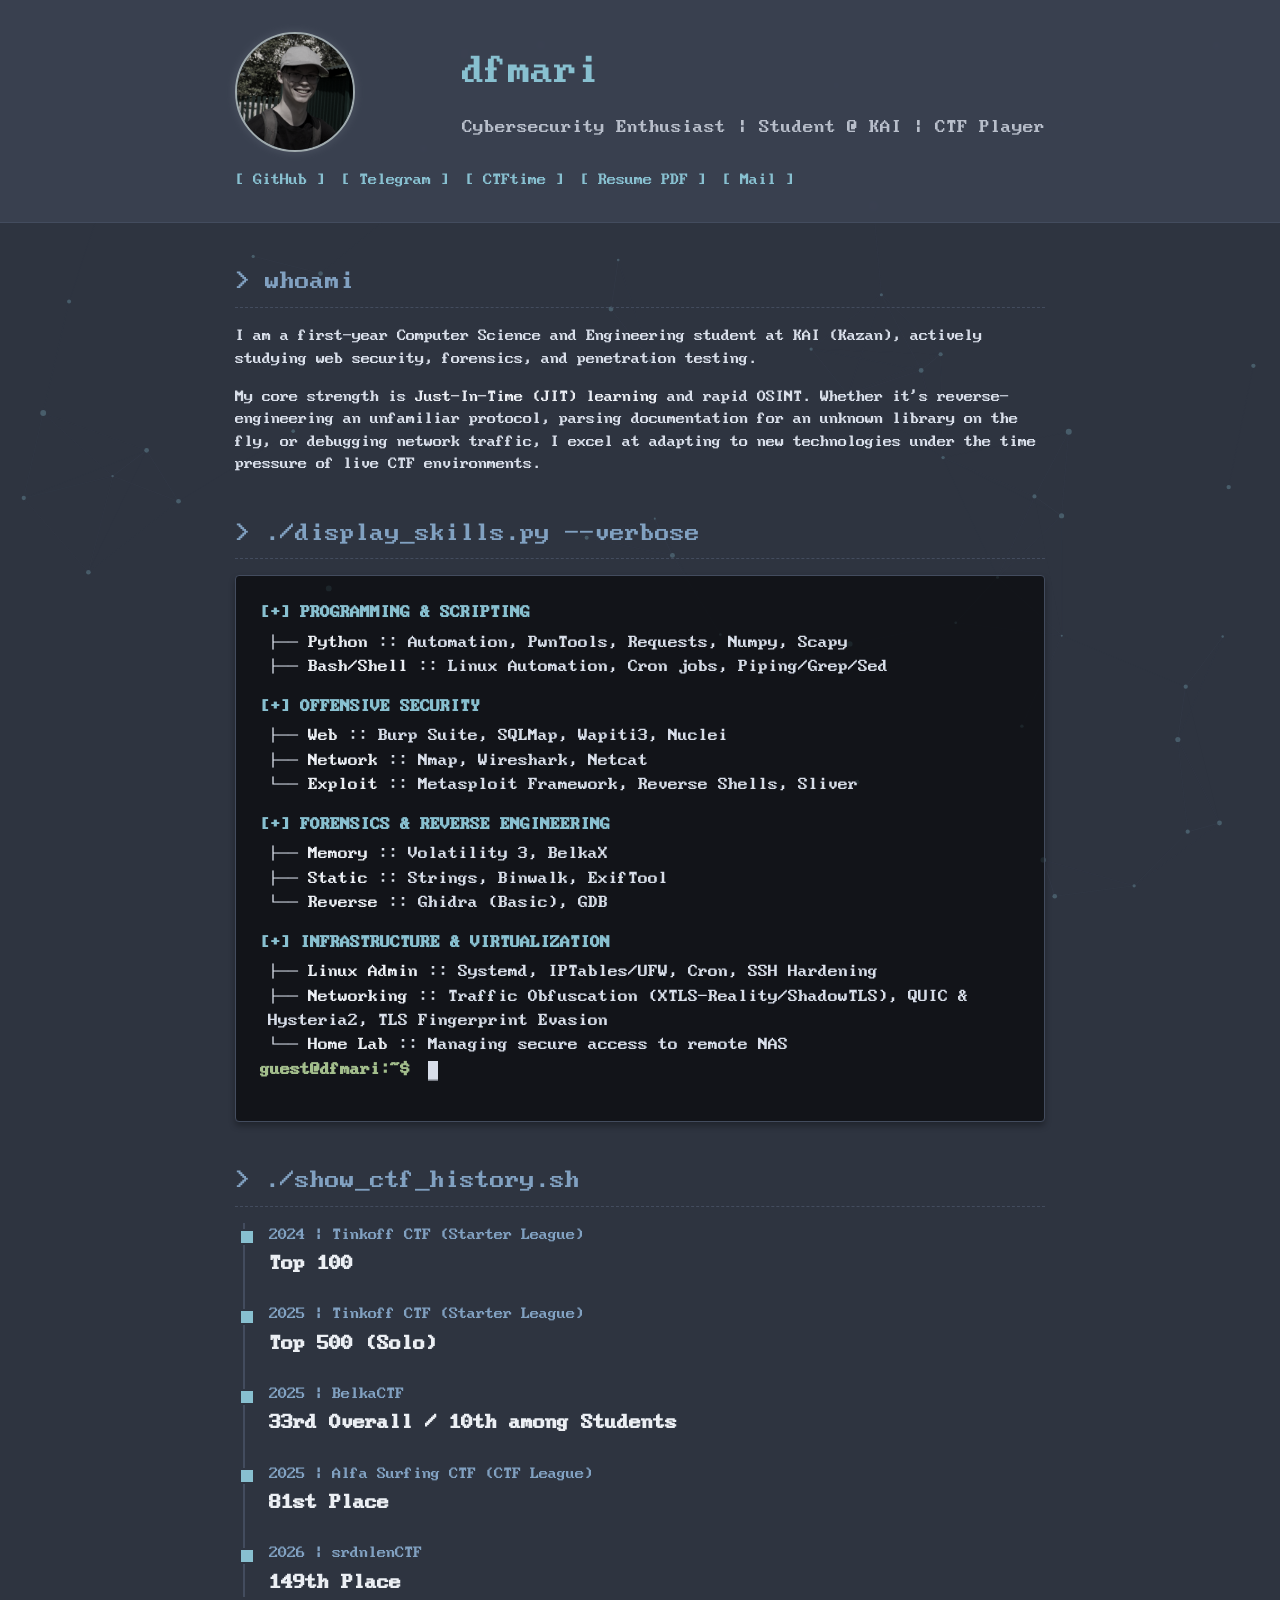
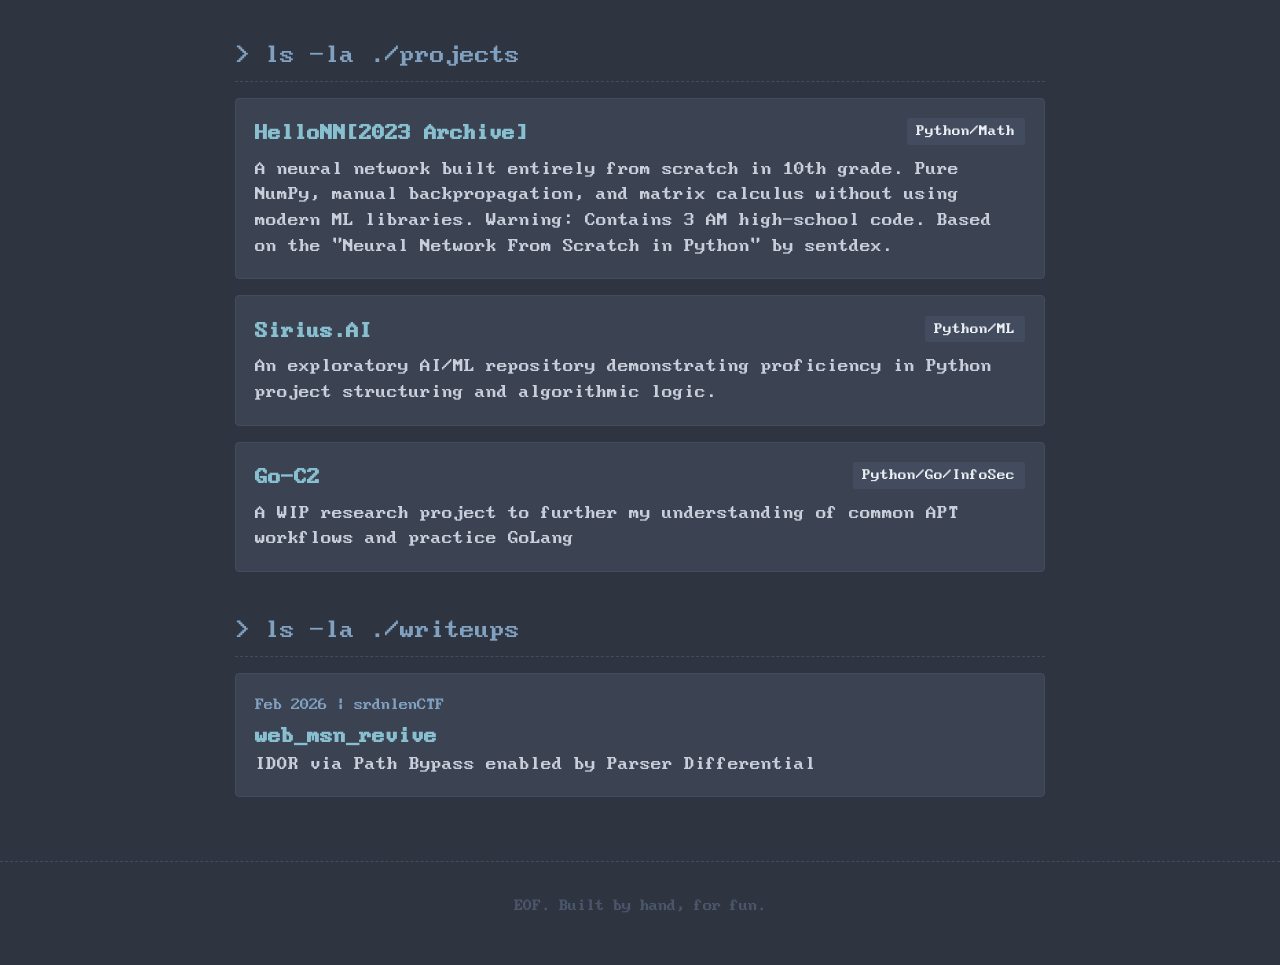
==== commit e72d063e: "added email and resume" ====
--- a/index.html
+++ b/index.html
@@ -25,6 +25,8 @@
         <a href="https://github.com/dfmari" target="_blank">[ GitHub ]</a>
         <a href="https://t.me/dfmari" target="_blank">[ Telegram ]</a>
         <a href="https://ctftime.org/user/191921" target="_blank">[ CTFtime ]</a>
+        <a href="https://rxresu.me/dfmari/cybersec" target="_blank">[ Resume PDF ]</a>
+        <a href="mailto:RiyatovDS@stud.kai.ru" target="_blank">[ Mail ]</a>
       </nav>
     </div>
   </header>
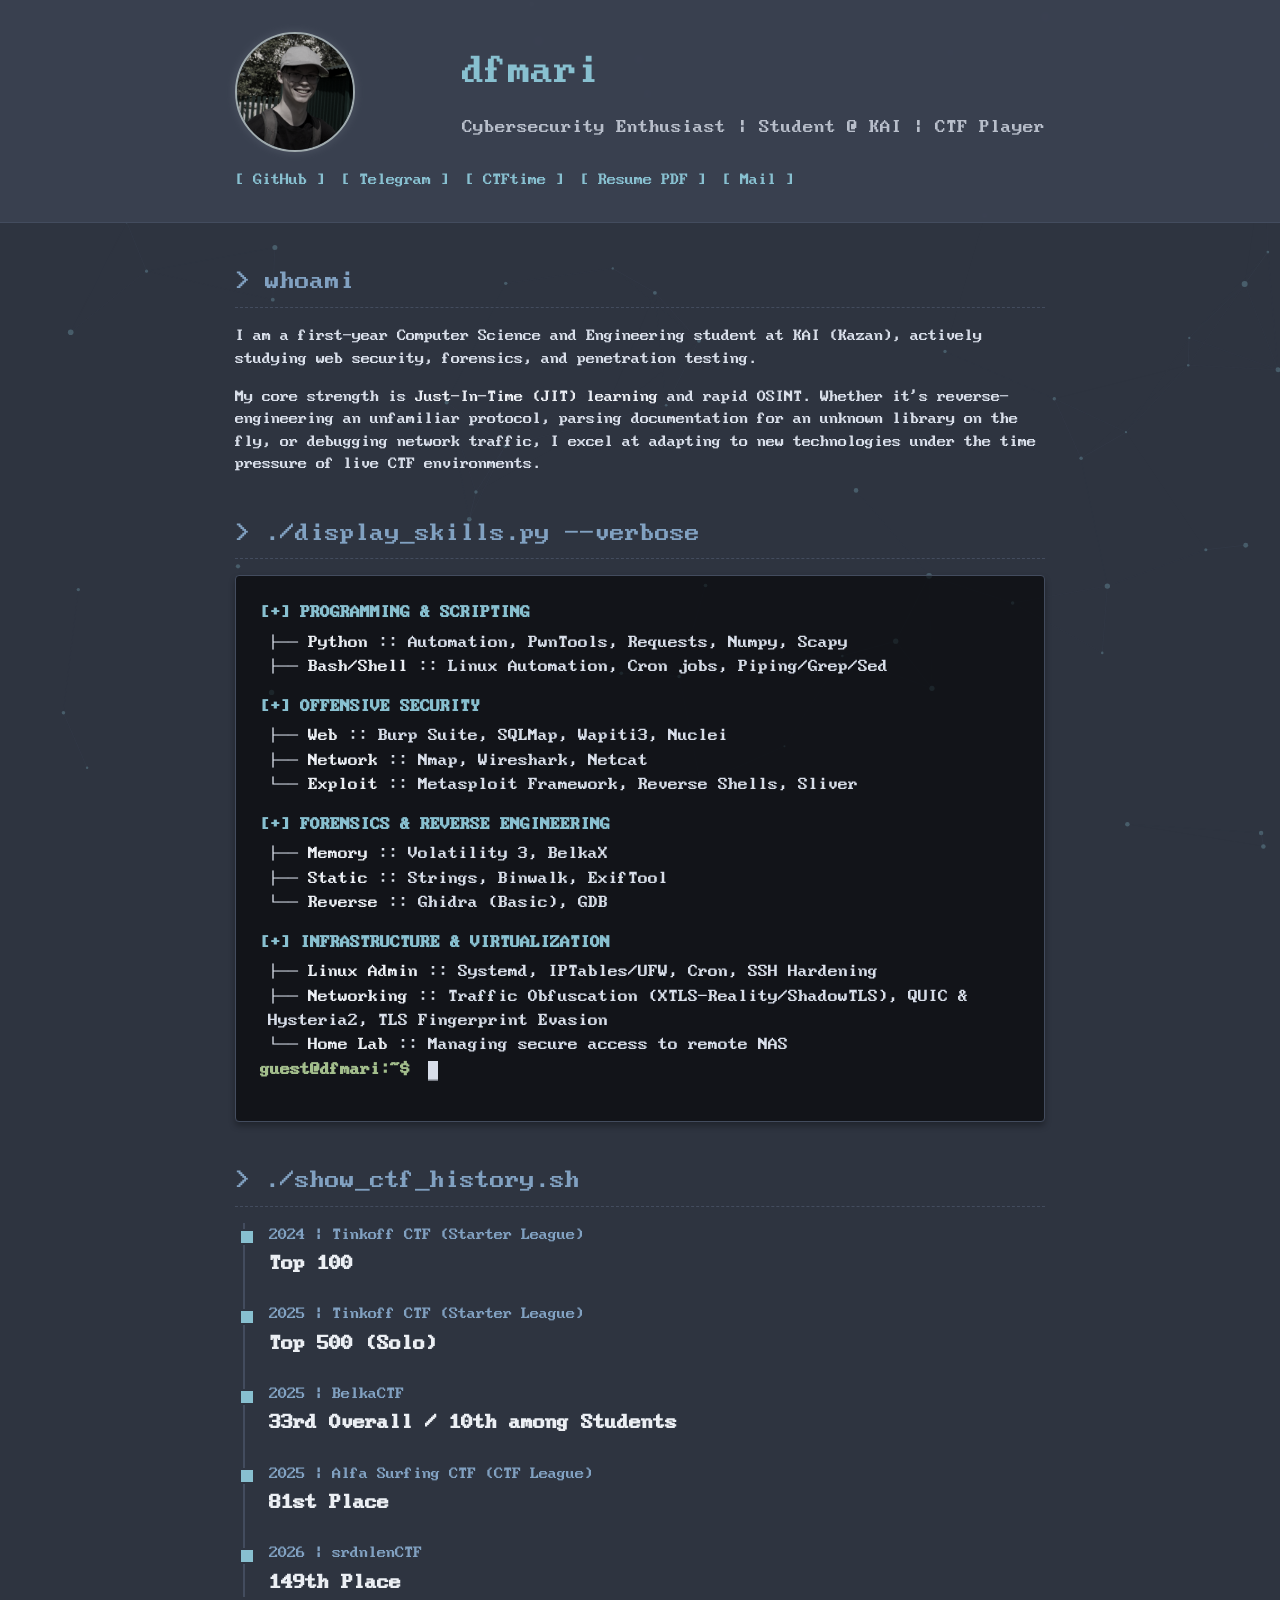
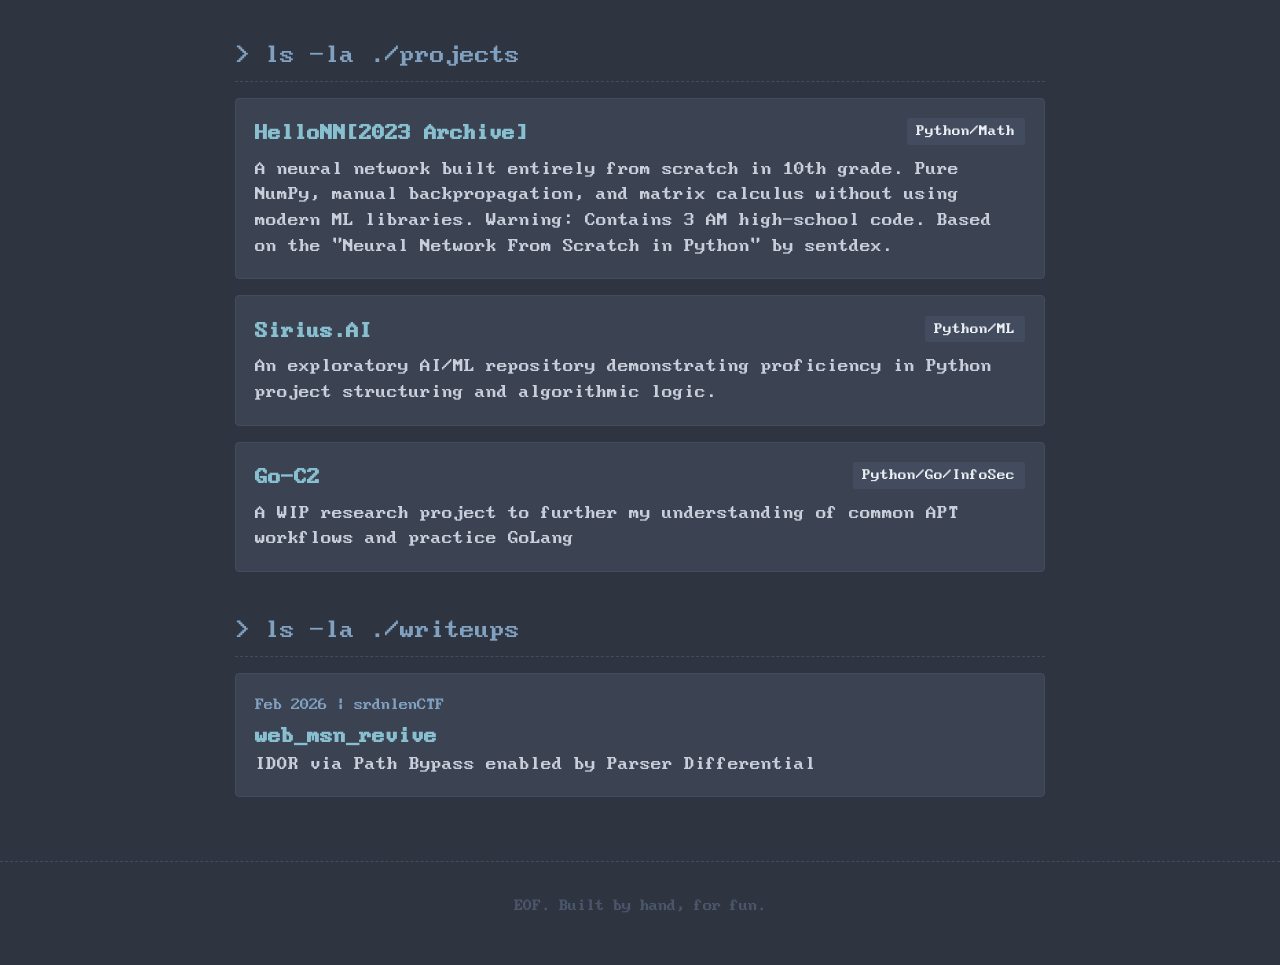
==== commit f1d8a477: "edited link to source pdf from repo" ====
--- a/index.html
+++ b/index.html
@@ -25,7 +25,7 @@
         <a href="https://github.com/dfmari" target="_blank">[ GitHub ]</a>
         <a href="https://t.me/dfmari" target="_blank">[ Telegram ]</a>
         <a href="https://ctftime.org/user/191921" target="_blank">[ CTFtime ]</a>
-        <a href="https://rxresu.me/dfmari/cybersec" target="_blank">[ Resume PDF ]</a>
+        <a href="https://dfmari.github.io/dfmari/resume.pdf" target="_blank">[ Resume PDF ]</a>
         <a href="mailto:RiyatovDS@stud.kai.ru" target="_blank">[ Mail ]</a>
       </nav>
     </div>
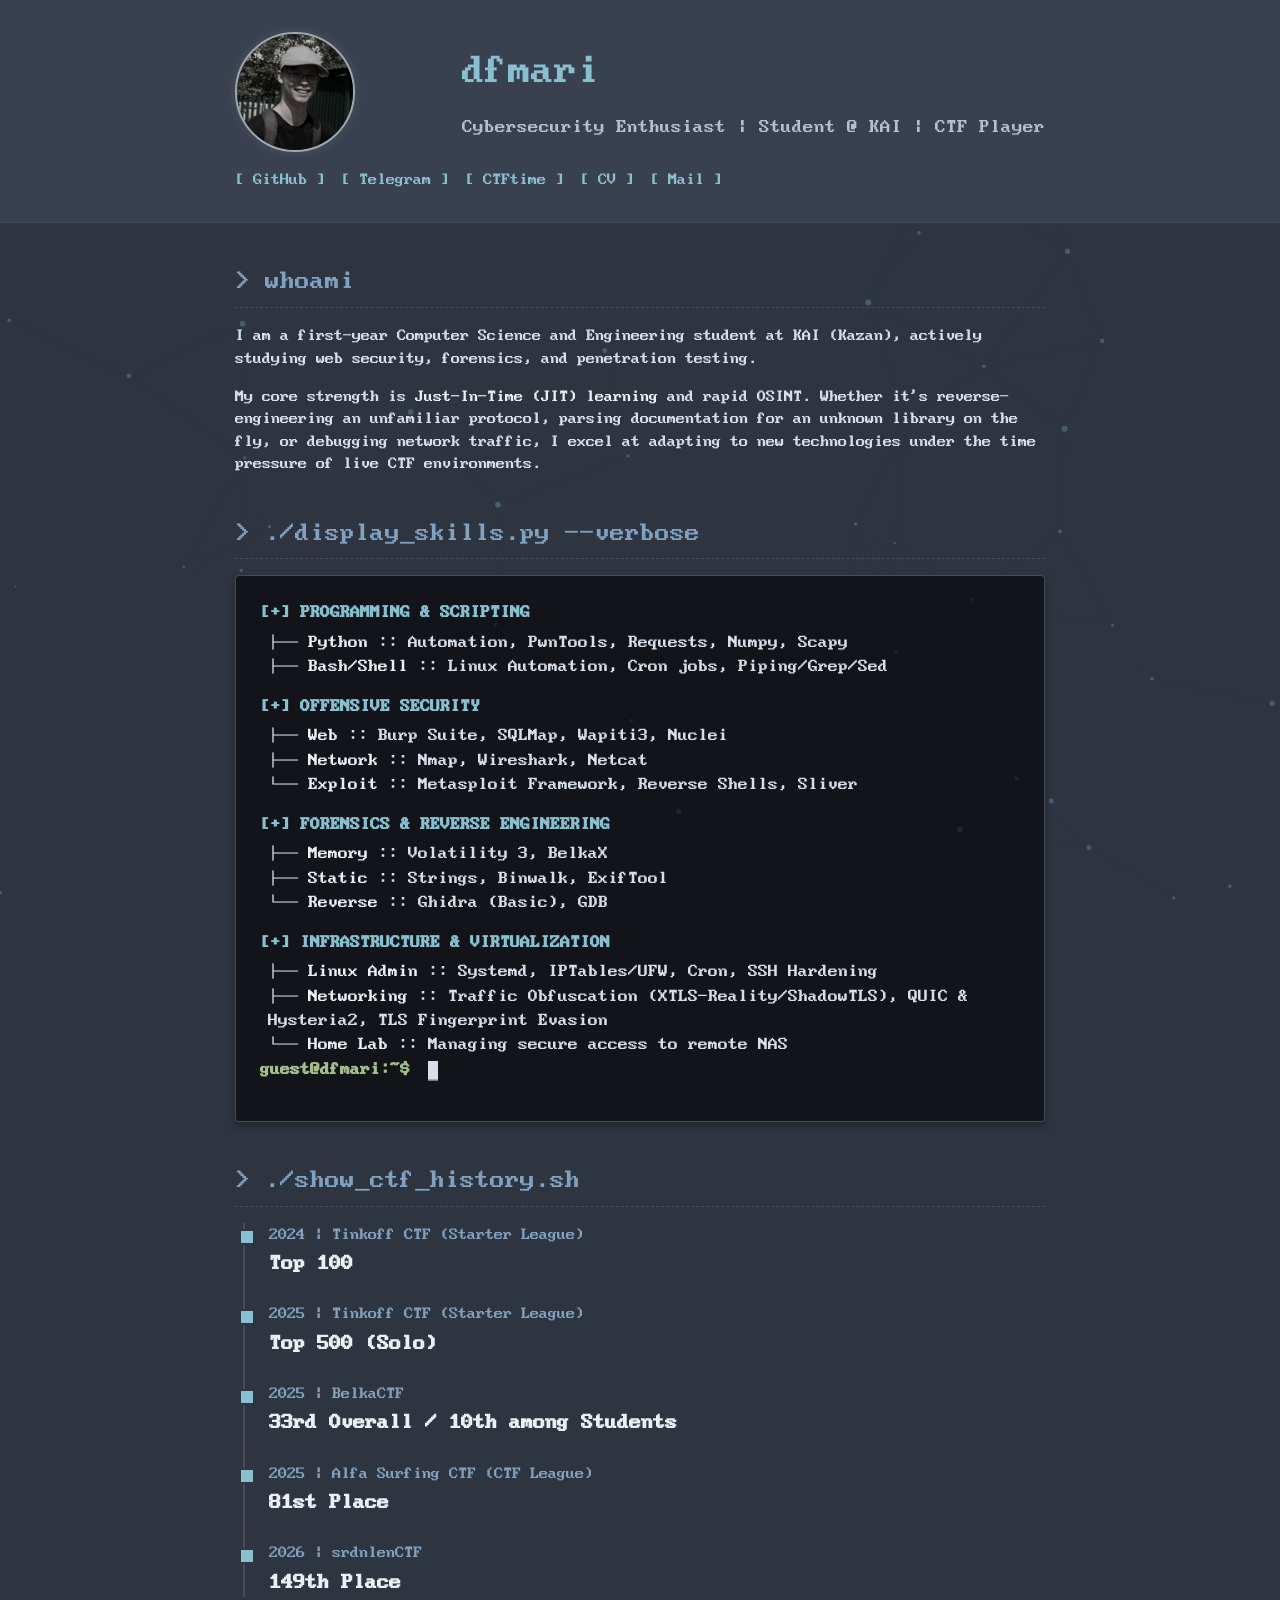
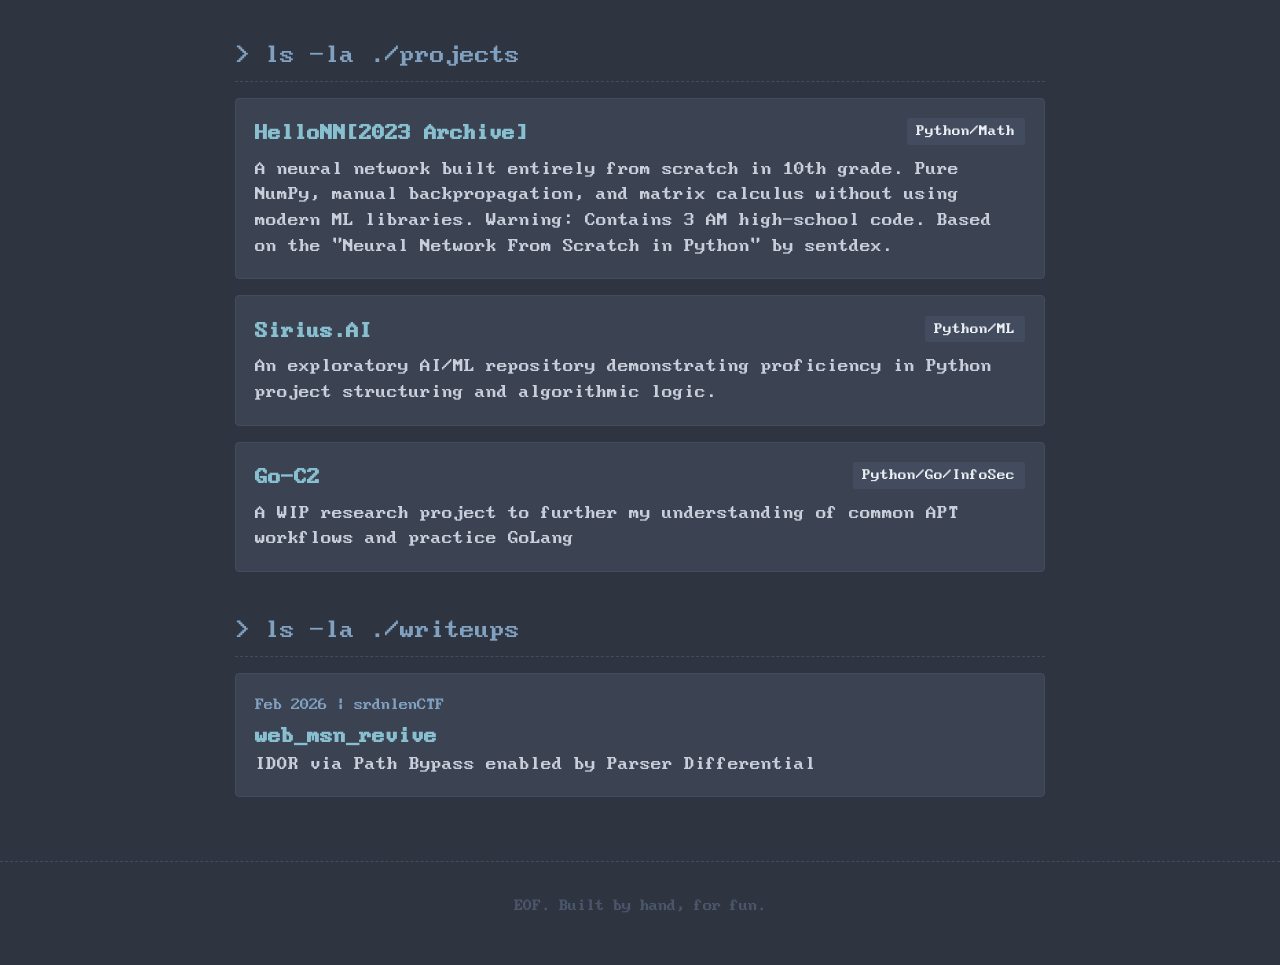
==== commit 0701f4fc: "link fix" ====
--- a/index.html
+++ b/index.html
@@ -25,7 +25,7 @@
         <a href="https://github.com/dfmari" target="_blank">[ GitHub ]</a>
         <a href="https://t.me/dfmari" target="_blank">[ Telegram ]</a>
         <a href="https://ctftime.org/user/191921" target="_blank">[ CTFtime ]</a>
-        <a href="https://dfmari.github.io/dfmari/resume.pdf" target="_blank">[ Resume PDF ]</a>
+        <a href="https://dfmari.github.io/dfmari/cv/index.html" target="_blank">[ CV ]</a>
         <a href="mailto:RiyatovDS@stud.kai.ru" target="_blank">[ Mail ]</a>
       </nav>
     </div>
--- a/style.css
+++ b/style.css
@@ -1,338 +1,356 @@
 /* --- Custom Fonts --- */
 @font-face {
-    font-family: 'BigBlueTerm';
-    src: url('fonts/BigBlueTerm.ttf') format('truetype');
-    font-weight: normal;
-    font-style: normal;
-    font-display: swap; 
+  font-family: 'BigBlueTerm';
+  src: url('fonts/BigBlueTerm.ttf') format('truetype');
+  font-weight: normal;
+  font-style: normal;
+  font-display: swap;
 }
 
 /* --- Nord Color Palette --- */
 :root {
-    --nord-0: #2E3440;
-    --nord-1: #3B4252;
-    --nord-2: #434C5E;
-    --nord-3: #4C566A;
-    --nord-4: #D8DEE9;
-    --nord-5: #E5E9F0;
-    --nord-6: #ECEFF4;
-    --nord-7: #8FBCBB; 
-    --nord-8: #88C0D0; /* Cyan - Main Accent */
-    --nord-9: #81A1C1; 
-    --nord-10: #5E81AC;
-    --nord-11: #BF616A;
-    --nord-14: #A3BE8C; /* Green */
-
-    /* Assignments */
-    --bg-color: var(--nord-0);
-    --secondary-bg: var(--nord-1);
-    --text-color: var(--nord-4);
-    --accent-color: var(--nord-8);
-    --accent-hover: var(--nord-7);
-    --border-color: var(--nord-2);
-    --muted-color: var(--nord-3);
-    
-    --font-mono: 'BigBlueTerm', 'VT323', 'Courier New', monospace;
+  --nord-0: #2E3440;
+  --nord-1: #3B4252;
+  --nord-2: #434C5E;
+  --nord-3: #4C566A;
+  --nord-4: #D8DEE9;
+  --nord-5: #E5E9F0;
+  --nord-6: #ECEFF4;
+  --nord-7: #8FBCBB;
+  --nord-8: #88C0D0;
+  --nord-9: #81A1C1;
+  --nord-10: #5E81AC;
+  --nord-11: #BF616A;
+  --nord-14: #A3BE8C;
+
+  /* Assignments */
+  --bg-color: var(--nord-0);
+  --secondary-bg: var(--nord-1);
+  --text-color: var(--nord-4);
+  --accent-color: var(--nord-8);
+  --accent-hover: var(--nord-7);
+  --border-color: var(--nord-2);
+  --muted-color: var(--nord-3);
+
+  --font-mono: 'BigBlueTerm', 'VT323', 'Courier New', monospace;
 }
 
 /* --- Global Reset & Base --- */
 * {
-    box-sizing: border-box;
-    margin: 0;
-    padding: 0;
+  box-sizing: border-box;
+  margin: 0;
+  padding: 0;
 }
 
 body {
-    background-color: var(--bg-color);
-    color: var(--text-color);
-    font-family: var(--font-mono);
-    line-height: 1.6;
-    font-size: 14px;
-    -webkit-font-smoothing: none;
-    font-smooth: never;
-    text-rendering: optimizeSpeed;
-    position: relative;
-    z-index: 1;
+  background-color: var(--bg-color);
+  color: var(--text-color);
+  font-family: var(--font-mono);
+  line-height: 1.6;
+  font-size: 14px;
+  -webkit-font-smoothing: none;
+  font-smooth: never;
+  text-rendering: optimizeSpeed;
+  position: relative;
+  z-index: 1;
 }
 
 /* --- Background Canvas --- */
 #neural-bg {
-    position: fixed;
-    top: 0;
-    left: 0;
-    width: 100%;
-    height: 100%;
-    z-index: -1; /* Send to back */
-    opacity: 0.6; /* Subtle effect */
-    pointer-events: none;
+  position: fixed;
+  top: 0;
+  left: 0;
+  width: 100%;
+  height: 100%;
+  z-index: -1;
+  /* Send to back */
+  opacity: 0.6;
+  /* Subtle effect */
+  pointer-events: none;
 }
 
 .container {
-    max-width: 850px;
-    margin: 0 auto;
-    padding: 0 20px;
+  max-width: 850px;
+  margin: 0 auto;
+  padding: 0 20px;
 }
 
 /* --- Typography --- */
-h1, h2, h3 {
-    font-weight: normal;
-    margin-bottom: 1rem;
+h1,
+h2,
+h3 {
+  font-weight: normal;
+  margin-bottom: 1rem;
 }
 
 h1 {
-    font-size: 2.2rem;
-    color: var(--accent-color);
+  font-size: 2.2rem;
+  color: var(--accent-color);
 }
 
 h2 {
-    font-size: 1.4rem;
-    border-bottom: 1px dashed var(--border-color);
-    padding-bottom: 0.5rem;
-    margin-top: 2.5rem;
-    color: var(--nord-9);
+  font-size: 1.4rem;
+  border-bottom: 1px dashed var(--border-color);
+  padding-bottom: 0.5rem;
+  margin-top: 2.5rem;
+  color: var(--nord-9);
 }
 
 p {
-    margin-bottom: 1rem;
+  margin-bottom: 1rem;
 }
 
 strong {
-    color: var(--nord-6);
-    font-weight: normal;
+  color: var(--nord-6);
+  font-weight: normal;
 }
 
 a {
-    color: var(--accent-color);
-    text-decoration: none;
-    transition: color 0.2s ease-in-out;
+  color: var(--accent-color);
+  text-decoration: none;
+  transition: color 0.2s ease-in-out;
 }
 
 a:hover {
-    color: var(--accent-hover);
-    text-decoration: underline;
+  color: var(--accent-hover);
+  text-decoration: underline;
 }
 
 /* --- Header Section --- */
 header {
-    /* Slight transparency to show particles behind header */
-    background-color: rgba(59, 66, 82, 0.9); 
-    border-bottom: 1px solid var(--border-color);
-    padding: 2rem 0;
-    margin-bottom: 2rem;
-    backdrop-filter: blur(5px);
+  /* Slight transparency to show particles behind header */
+  background-color: rgba(59, 66, 82, 0.9);
+  border-bottom: 1px solid var(--border-color);
+  padding: 2rem 0;
+  margin-bottom: 2rem;
+  backdrop-filter: blur(5px);
 }
 
 .header-flex {
-    display: flex;
-    justify-content: space-between;
-    align-items: center;
-    flex-wrap: wrap;
-    gap: 1rem;
+  display: flex;
+  justify-content: space-between;
+  align-items: center;
+  flex-wrap: wrap;
+  gap: 1rem;
 }
 
 .subtitle {
-    color: var(--nord-4);
-    font-size: 1rem;
-    margin-bottom: 0;
-    opacity: 0.8;
+  color: var(--nord-4);
+  font-size: 1rem;
+  margin-bottom: 0;
+  opacity: 0.8;
 }
 
 .links {
-    display: flex;
-    gap: 1rem;
-    text-align: center;
+  display: flex;
+  gap: 1rem;
+  text-align: center;
 }
 
 /* --- Improved Skills Terminal Code Block --- */
 .code-block {
-    background-color: rgba(0, 0, 0, 0.6); /* Semi-transparent black */
-    border: 1px solid var(--border-color);
-    padding: 1.5rem;
-    border-radius: 4px;
-    font-size: 0.95rem;
-    box-shadow: 0 4px 6px rgba(0,0,0,0.3);
+  background-color: rgba(0, 0, 0, 0.6);
+  /* Semi-transparent black */
+  border: 1px solid var(--border-color);
+  padding: 1.5rem;
+  border-radius: 4px;
+  font-size: 0.95rem;
+  box-shadow: 0 4px 6px rgba(0, 0, 0, 0.3);
 }
 
 .cmd-group {
-    display: block;
-    color: var(--nord-8); /* Cyan headers */
-    margin-top: 1rem;
-    margin-bottom: 0.3rem;
-    font-weight: bold;
-}
+  display: block;
+  color: var(--nord-8);
+  /* Cyan headers */
+  margin-top: 1rem;
+  margin-bottom: 0.3rem;
+  font-weight: bold;
+}
+
 .cmd-group:first-child {
-    margin-top: 0;
+  margin-top: 0;
 }
 
 .cmd-line {
-    display: block;
-    padding-left: 0.5rem;
-    color: var(--nord-4);
+  display: block;
+  padding-left: 0.5rem;
+  color: var(--nord-4);
 }
 
 .prompt {
-    color: var(--nord-14); /* Green prompt */
-    font-weight: bold;
-    margin-right: 8px;
+  color: var(--nord-14);
+  /* Green prompt */
+  font-weight: bold;
+  margin-right: 8px;
 }
 
 .cursor {
-    display: inline-block;
-    width: 10px;
-    height: 18px;
-    background-color: var(--nord-4);
-    vertical-align: middle;
-    animation: blink 1s step-end infinite;
+  display: inline-block;
+  width: 10px;
+  height: 18px;
+  background-color: var(--nord-4);
+  vertical-align: middle;
+  animation: blink 1s step-end infinite;
 }
 
 @keyframes blink {
-    0%, 100% { opacity: 1; }
-    50% { opacity: 0; }
+
+  0%,
+  100% {
+    opacity: 1;
+  }
+
+  50% {
+    opacity: 0;
+  }
 }
 
 /* --- Timeline (Achievements) --- */
 .achievement-list {
-    list-style: none;
-    border-left: 2px solid var(--border-color);
-    padding-left: 1.5rem;
-    margin-left: 0.5rem;
-    margin-bottom: 2rem;
+  list-style: none;
+  border-left: 2px solid var(--border-color);
+  padding-left: 1.5rem;
+  margin-left: 0.5rem;
+  margin-bottom: 2rem;
 }
 
 .achievement-list li {
-    margin-bottom: 1.5rem;
-    position: relative;
+  margin-bottom: 1.5rem;
+  position: relative;
 }
 
 .achievement-list li::before {
-    content: "";
-    position: absolute;
-    left: -1.88rem;
-    top: 0.4rem;
-    width: 12px;
-    height: 12px;
-    background-color: var(--accent-color);
-    border: 2px solid var(--bg-color);
+  content: "";
+  position: absolute;
+  left: -1.88rem;
+  top: 0.4rem;
+  width: 12px;
+  height: 12px;
+  background-color: var(--accent-color);
+  border: 2px solid var(--bg-color);
 }
 
 .achievement-date {
-    display: block;
-    font-size: 0.9rem;
-    color: var(--nord-9);
-    margin-bottom: 0.2rem;
+  display: block;
+  font-size: 0.9rem;
+  color: var(--nord-9);
+  margin-bottom: 0.2rem;
 }
 
 .achievement-title {
-    display: block;
-    font-size: 1.15rem;
-    color: var(--nord-6);
-    margin-bottom: 0.2rem;
-    font-weight: bold;
+  display: block;
+  font-size: 1.15rem;
+  color: var(--nord-6);
+  margin-bottom: 0.2rem;
+  font-weight: bold;
 }
 
 /* --- Cards (Projects & Writeups) --- */
 .card-list {
-    list-style: none;
-    display: grid;
-    grid-template-columns: 1fr;
-    gap: 1rem;
+  list-style: none;
+  display: grid;
+  grid-template-columns: 1fr;
+  gap: 1rem;
 }
 
 .card-list li {
-    background-color: var(--secondary-bg);
-    border: 1px solid var(--border-color);
-    padding: 1.2rem;
-    transition: transform 0.2s, border-color 0.2s;
-    position: relative;
-    border-radius: 4px;
+  background-color: var(--secondary-bg);
+  border: 1px solid var(--border-color);
+  padding: 1.2rem;
+  transition: transform 0.2s, border-color 0.2s;
+  position: relative;
+  border-radius: 4px;
 }
 
 .card-list li:hover {
-    border-color: var(--accent-color);
-    transform: translateX(5px);
+  border-color: var(--accent-color);
+  transform: translateX(5px);
 }
 
 .card-header {
-    display: flex;
-    justify-content: space-between;
-    align-items: flex-start;
-    margin-bottom: 0.5rem;
+  display: flex;
+  justify-content: space-between;
+  align-items: flex-start;
+  margin-bottom: 0.5rem;
 }
 
 .card-title {
-    font-size: 1.2rem;
-    font-weight: bold;
+  font-size: 1.2rem;
+  font-weight: bold;
 }
 
 .tag {
-    background-color: var(--nord-2);
-    padding: 0.2rem 0.6rem;
-    font-size: 0.8rem;
-    color: var(--nord-6);
-    border-radius: 2px;
+  background-color: var(--nord-2);
+  padding: 0.2rem 0.6rem;
+  font-size: 0.8rem;
+  color: var(--nord-6);
+  border-radius: 2px;
 }
 
 .card-desc {
-    font-size: 1rem;
-    margin-bottom: 0;
-    color: var(--nord-4);
-    opacity: 0.9;
+  font-size: 1rem;
+  margin-bottom: 0;
+  color: var(--nord-4);
+  opacity: 0.9;
 }
 
 .date {
-    display: block;
-    font-size: 0.9rem;
-    color: var(--nord-9);
-    margin-bottom: 0.3rem;
+  display: block;
+  font-size: 0.9rem;
+  color: var(--nord-9);
+  margin-bottom: 0.3rem;
 }
 
 /* --- Footer --- */
 footer {
-    margin-top: 4rem;
-    padding: 2rem 0;
-    text-align: center;
-    border-top: 1px dashed var(--border-color);
-    font-size: 0.9rem;
-    color: var(--muted-color);
-    background-color: var(--bg-color); /* Cover the canvas at the bottom */
+  margin-top: 4rem;
+  padding: 2rem 0;
+  text-align: center;
+  border-top: 1px dashed var(--border-color);
+  font-size: 0.9rem;
+  color: var(--muted-color);
+  background-color: var(--bg-color);
+  /* Cover the canvas at the bottom */
 }
 
 /* --- Profile Picture Integration --- */
 .profile-wrapper {
-    display: flex;
-    align-items: center;
-    gap: 1.2rem;
+  display: flex;
+  align-items: center;
+  gap: 1.2rem;
 }
 
 .profile-pic {
-    width: 120px;
-    height: 120px;
-    border-radius: 50%;
-    object-fit: cover;
-    border: 2px solid var(--nord-8); /* Cyan border */
-    box-shadow: 0 0 10px rgba(136, 192, 208, 0.2);
-    
-    /* This filter makes the sunny photo match the dark hacker aesthetic */
-    filter: grayscale(80%) contrast(1.1) brightness(0.9);
-    transition: filter 0.3s ease, transform 0.3s ease;
+  width: 120px;
+  height: 120px;
+  border-radius: 50%;
+  object-fit: cover;
+  border: 2px solid var(--nord-8);
+  /* Cyan border */
+  box-shadow: 0 0 10px rgba(136, 192, 208, 0.2);
+
+  /* This filter makes the sunny photo match the dark hacker aesthetic */
+  filter: grayscale(80%) contrast(1.1) brightness(0.9);
+  transition: filter 0.3s ease, transform 0.3s ease;
 }
 
 .profile-pic:hover {
-    /* Reveals original colors slightly on hover and pops out */
-    filter: grayscale(20%) contrast(1.1) brightness(1);
-    transform: scale(1.05);
-    box-shadow: 0 0 15px rgba(136, 192, 208, 0.5);
+  /* Reveals original colors slightly on hover and pops out */
+  filter: grayscale(20%) contrast(1.1) brightness(1);
+  transform: scale(1.05);
+  box-shadow: 0 0 15px rgba(136, 192, 208, 0.5);
 }
 
 /* Adjust header flex for mobile so it doesn't break */
 @media (max-width: 600px) {
-    .profile-wrapper {
-        flex-direction: column;
-        text-align: center;
-        margin-bottom: 1rem;
-        width: 100%;
-    }
-    .header-flex {
-        justify-content: center;
-    }
-}
+  .profile-wrapper {
+    flex-direction: column;
+    text-align: center;
+    margin-bottom: 1rem;
+    width: 100%;
+  }
+
+  .header-flex {
+    justify-content: center;
+  }
+}
